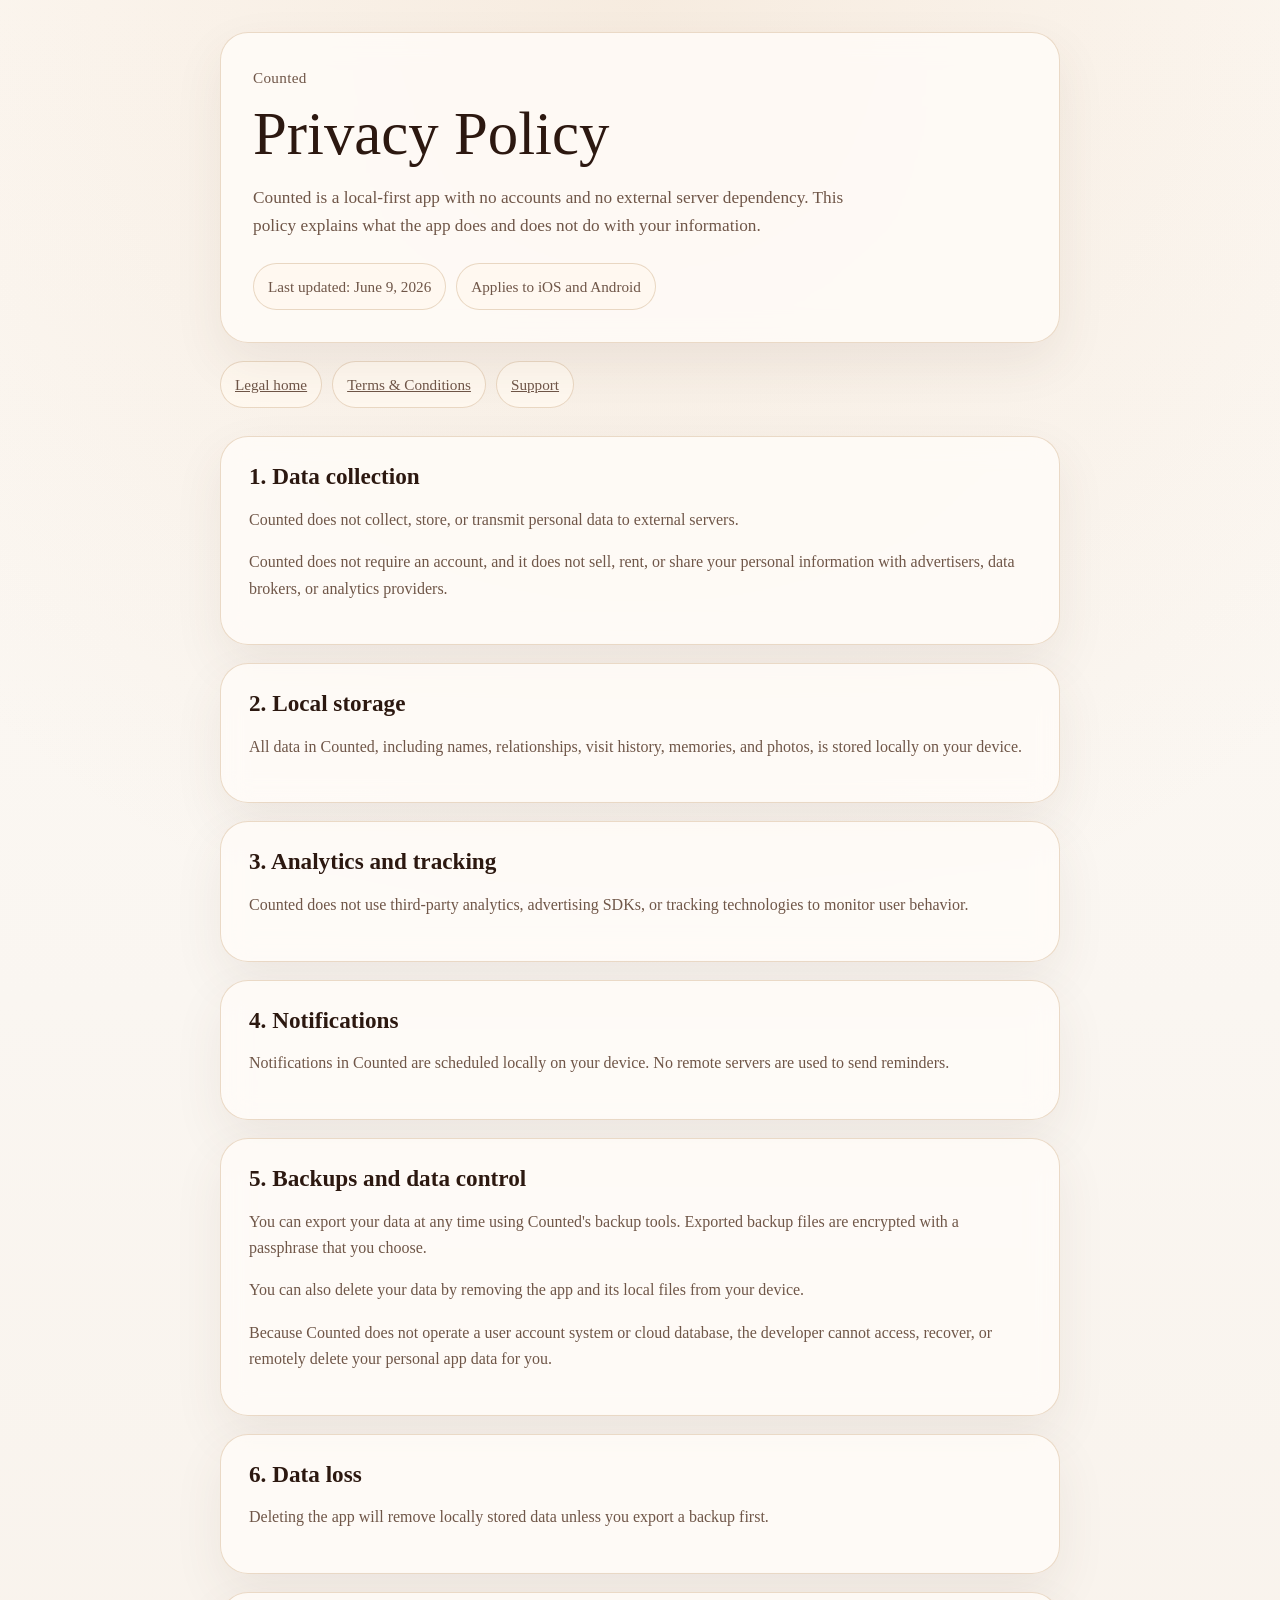
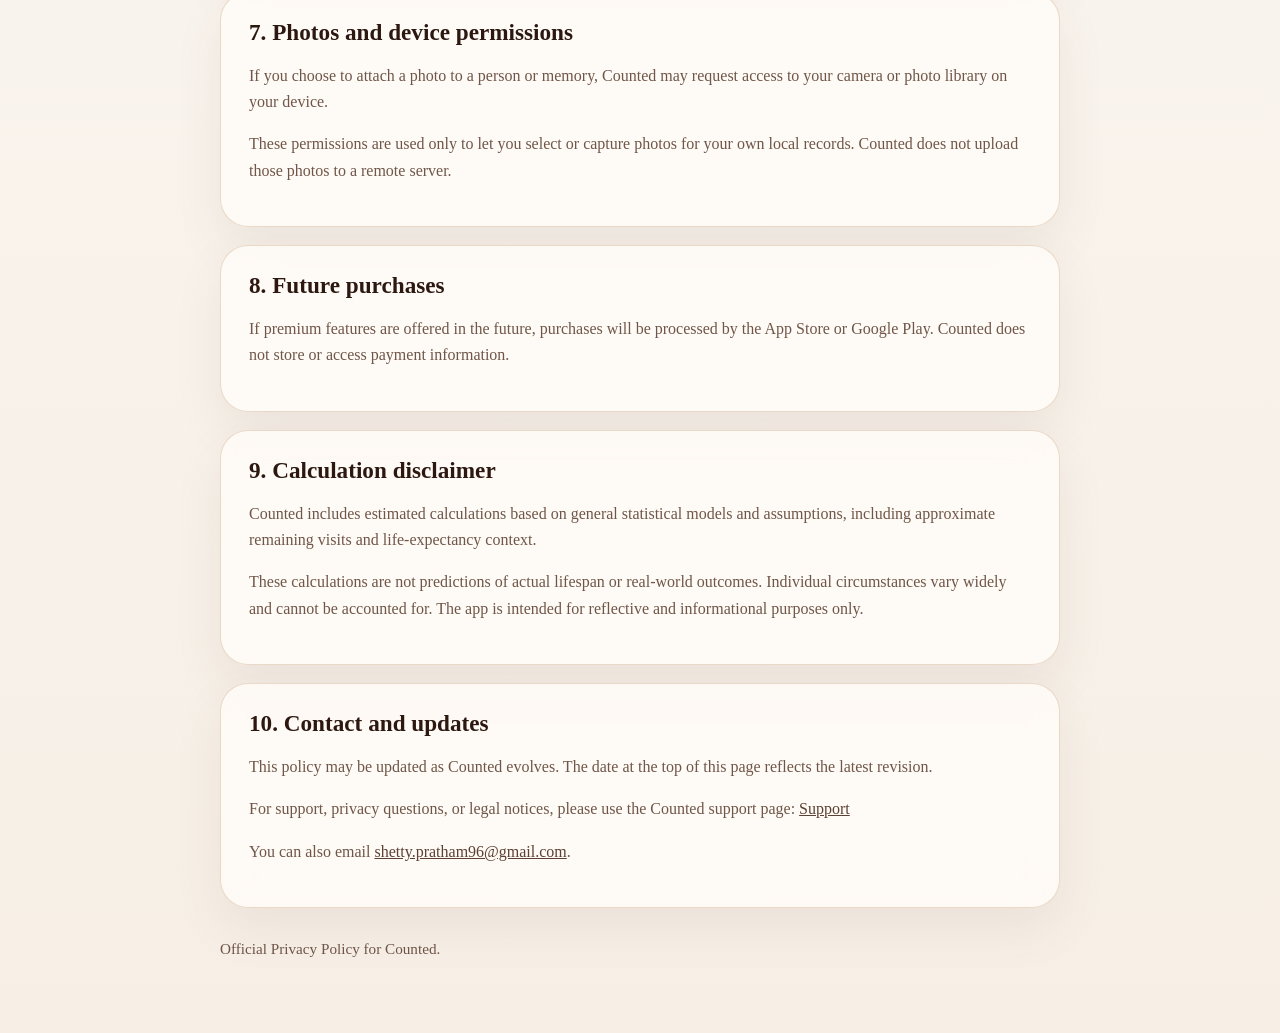
==== privacy-policy/index.html @ 245c6d69 "Publish Counted legal and support pages" ====
<!DOCTYPE html>
<html lang="en">
  <head>
    <meta charset="utf-8" />
    <meta name="viewport" content="width=device-width, initial-scale=1" />
    <title>Counted Privacy Policy</title>
    <meta name="description" content="Privacy Policy for Counted." />
    <link rel="stylesheet" href="../styles.css" />
  </head>
  <body>
    <main class="page">
      <section class="hero">
        <p class="eyebrow">Counted</p>
        <h1>Privacy Policy</h1>
        <p class="lede">
          Counted is a local-first app with no accounts and no external server
          dependency. This policy explains what the app does and does not do
          with your information.
        </p>
        <div class="meta">
          <span>Last updated: June 9, 2026</span>
          <span>Applies to iOS and Android</span>
        </div>
      </section>

      <nav aria-label="Legal documents">
        <a class="pill" href="../">Legal home</a>
        <a class="pill" href="../terms/">Terms &amp; Conditions</a>
        <a class="pill" href="../support/">Support</a>
      </nav>

      <section class="card">
        <h2>1. Data collection</h2>
        <p>
          Counted does not collect, store, or transmit personal data to
          external servers.
        </p>
        <p>
          Counted does not require an account, and it does not sell, rent, or
          share your personal information with advertisers, data brokers, or
          analytics providers.
        </p>
      </section>

      <section class="card">
        <h2>2. Local storage</h2>
        <p>
          All data in Counted, including names, relationships, visit history,
          memories, and photos, is stored locally on your device.
        </p>
      </section>

      <section class="card">
        <h2>3. Analytics and tracking</h2>
        <p>
          Counted does not use third-party analytics, advertising SDKs, or
          tracking technologies to monitor user behavior.
        </p>
      </section>

      <section class="card">
        <h2>4. Notifications</h2>
        <p>
          Notifications in Counted are scheduled locally on your device. No
          remote servers are used to send reminders.
        </p>
      </section>

      <section class="card">
        <h2>5. Backups and data control</h2>
        <p>
          You can export your data at any time using Counted's backup tools.
          Exported backup files are encrypted with a passphrase that you choose.
        </p>
        <p>
          You can also delete your data by removing the app and its local files
          from your device.
        </p>
        <p>
          Because Counted does not operate a user account system or cloud
          database, the developer cannot access, recover, or remotely delete
          your personal app data for you.
        </p>
      </section>

      <section class="card">
        <h2>6. Data loss</h2>
        <p>
          Deleting the app will remove locally stored data unless you export a
          backup first.
        </p>
      </section>

      <section class="card">
        <h2>7. Photos and device permissions</h2>
        <p>
          If you choose to attach a photo to a person or memory, Counted may
          request access to your camera or photo library on your device.
        </p>
        <p>
          These permissions are used only to let you select or capture photos
          for your own local records. Counted does not upload those photos to a
          remote server.
        </p>
      </section>

      <section class="card">
        <h2>8. Future purchases</h2>
        <p>
          If premium features are offered in the future, purchases will be
          processed by the App Store or Google Play. Counted does not store or
          access payment information.
        </p>
      </section>

      <section class="card">
        <h2>9. Calculation disclaimer</h2>
        <p>
          Counted includes estimated calculations based on general statistical
          models and assumptions, including approximate remaining visits and
          life-expectancy context.
        </p>
        <p>
          These calculations are not predictions of actual lifespan or
          real-world outcomes. Individual circumstances vary widely and cannot
          be accounted for. The app is intended for reflective and
          informational purposes only.
        </p>
      </section>

      <section class="card">
        <h2>10. Contact and updates</h2>
        <p>
          This policy may be updated as Counted evolves. The date at the top of
          this page reflects the latest revision.
        </p>
        <p>
          For support, privacy questions, or legal notices, please use the
          Counted support page:
          <a href="../support/">Support</a>
        </p>
        <p>
          You can also email
          <a href="mailto:shetty.pratham96@gmail.com"
            >shetty.pratham96@gmail.com</a
          >.
        </p>
      </section>

      <p class="footer">Official Privacy Policy for Counted.</p>
    </main>
  </body>
</html>
---- styles.css ----
:root {
  color-scheme: light;
  --bg: #faf6f1;
  --surface: rgba(255, 252, 248, 0.82);
  --ink: #2c1810;
  --muted: #6f5648;
  --line: #e8d5c0;
  --accent: #c4956a;
  --accent-deep: #5c4033;
  --shadow: 0 20px 50px rgba(92, 64, 51, 0.08);
}

* {
  box-sizing: border-box;
}

html {
  scroll-behavior: smooth;
}

body {
  margin: 0;
  font-family: "Georgia", "Times New Roman", serif;
  color: var(--ink);
  background:
    radial-gradient(circle at top, rgba(212, 165, 116, 0.16), transparent 36%),
    linear-gradient(180deg, #fdf9f4 0%, var(--bg) 38%, #f7efe6 100%);
  line-height: 1.65;
}

a {
  color: var(--accent-deep);
}

.page {
  width: min(840px, calc(100% - 32px));
  margin: 0 auto;
  padding: 32px 0 56px;
}

.hero,
.card {
  background: var(--surface);
  border: 1px solid rgba(232, 213, 192, 0.9);
  border-radius: 28px;
  box-shadow: var(--shadow);
  backdrop-filter: blur(14px);
}

.hero {
  padding: 32px;
}

.eyebrow {
  margin: 0 0 12px;
  color: var(--muted);
  font-size: 0.95rem;
  letter-spacing: 0.02em;
}

h1 {
  margin: 0;
  font-size: clamp(2.2rem, 7vw, 3.8rem);
  line-height: 1.05;
  font-weight: 500;
}

.lede {
  margin: 18px 0 0;
  max-width: 38rem;
  color: var(--muted);
  font-size: 1.08rem;
}

.meta {
  margin-top: 22px;
  display: flex;
  flex-wrap: wrap;
  gap: 10px;
}

.meta span,
.pill {
  display: inline-flex;
  align-items: center;
  gap: 8px;
  padding: 10px 14px;
  border-radius: 999px;
  background: rgba(255, 248, 239, 0.86);
  border: 1px solid rgba(232, 213, 192, 0.95);
  color: var(--muted);
  font-size: 0.95rem;
}

nav {
  margin: 18px 0 28px;
  display: flex;
  flex-wrap: wrap;
  gap: 10px;
}

.card {
  margin-top: 18px;
  padding: 26px 28px;
}

h2 {
  margin: 0 0 14px;
  font-size: 1.45rem;
  line-height: 1.2;
}

h3 {
  margin: 22px 0 8px;
  font-size: 1.05rem;
}

p,
li {
  color: var(--muted);
}

strong {
  color: var(--ink);
  font-weight: 600;
}

ul {
  margin: 10px 0 0;
  padding-left: 22px;
}

.stack > * + * {
  margin-top: 14px;
}

.note {
  border-left: 4px solid var(--accent);
  padding-left: 14px;
}

.footer {
  margin-top: 28px;
  color: var(--muted);
  font-size: 0.95rem;
}

@media (max-width: 640px) {
  .page {
    width: min(100% - 20px, 840px);
    padding-top: 20px;
  }

  .hero,
  .card {
    border-radius: 22px;
  }

  .hero {
    padding: 24px;
  }

  .card {
    padding: 22px 20px;
  }
}
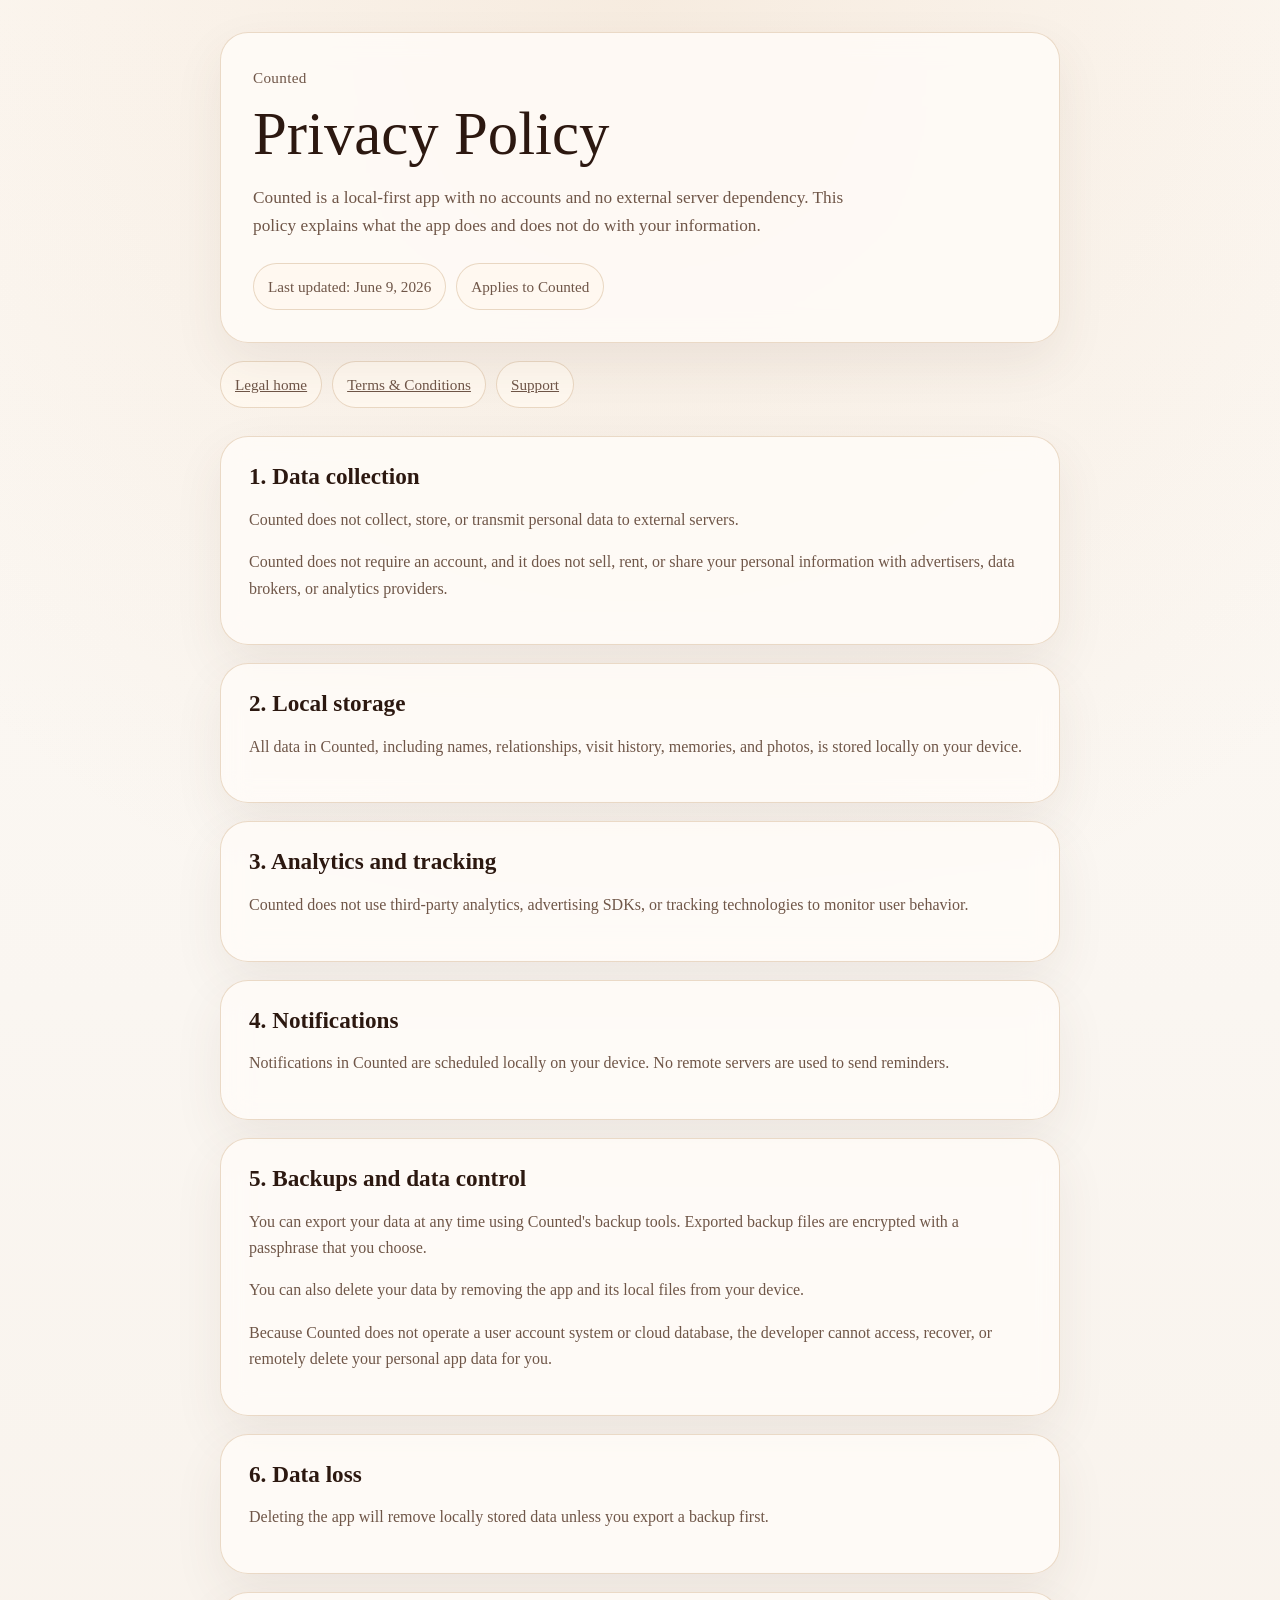
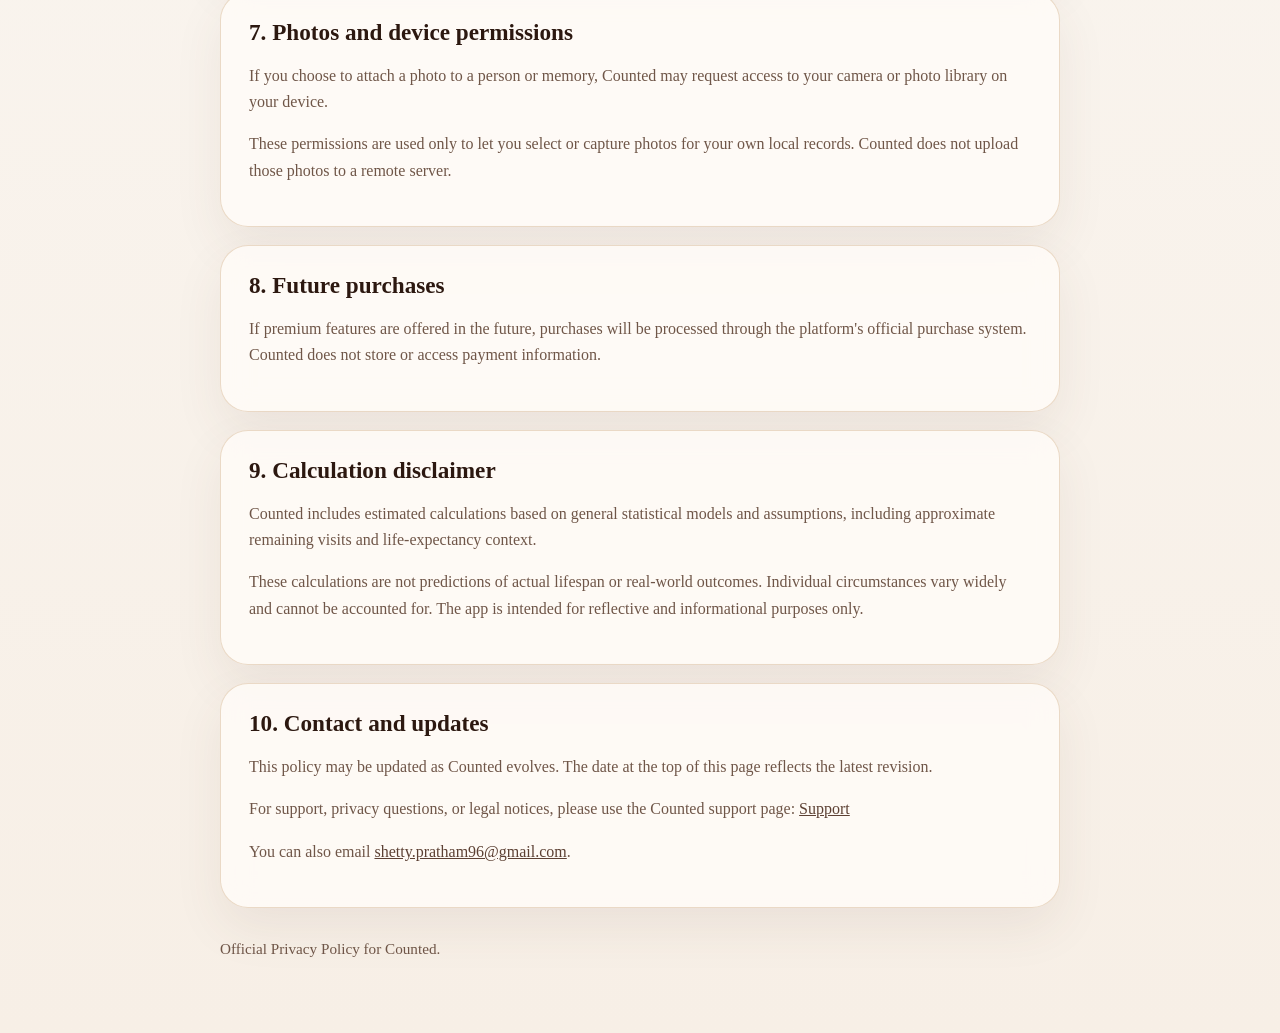
==== commit 241a9059: "Update App Store-safe legal copy" ====
--- a/privacy-policy/index.html
+++ b/privacy-policy/index.html
@@ -19,7 +19,7 @@
         </p>
         <div class="meta">
           <span>Last updated: June 9, 2026</span>
-          <span>Applies to iOS and Android</span>
+          <span>Applies to Counted</span>
         </div>
       </section>
 
@@ -108,8 +108,8 @@
         <h2>8. Future purchases</h2>
         <p>
           If premium features are offered in the future, purchases will be
-          processed by the App Store or Google Play. Counted does not store or
-          access payment information.
+          processed through the platform's official purchase system. Counted
+          does not store or access payment information.
         </p>
       </section>
 
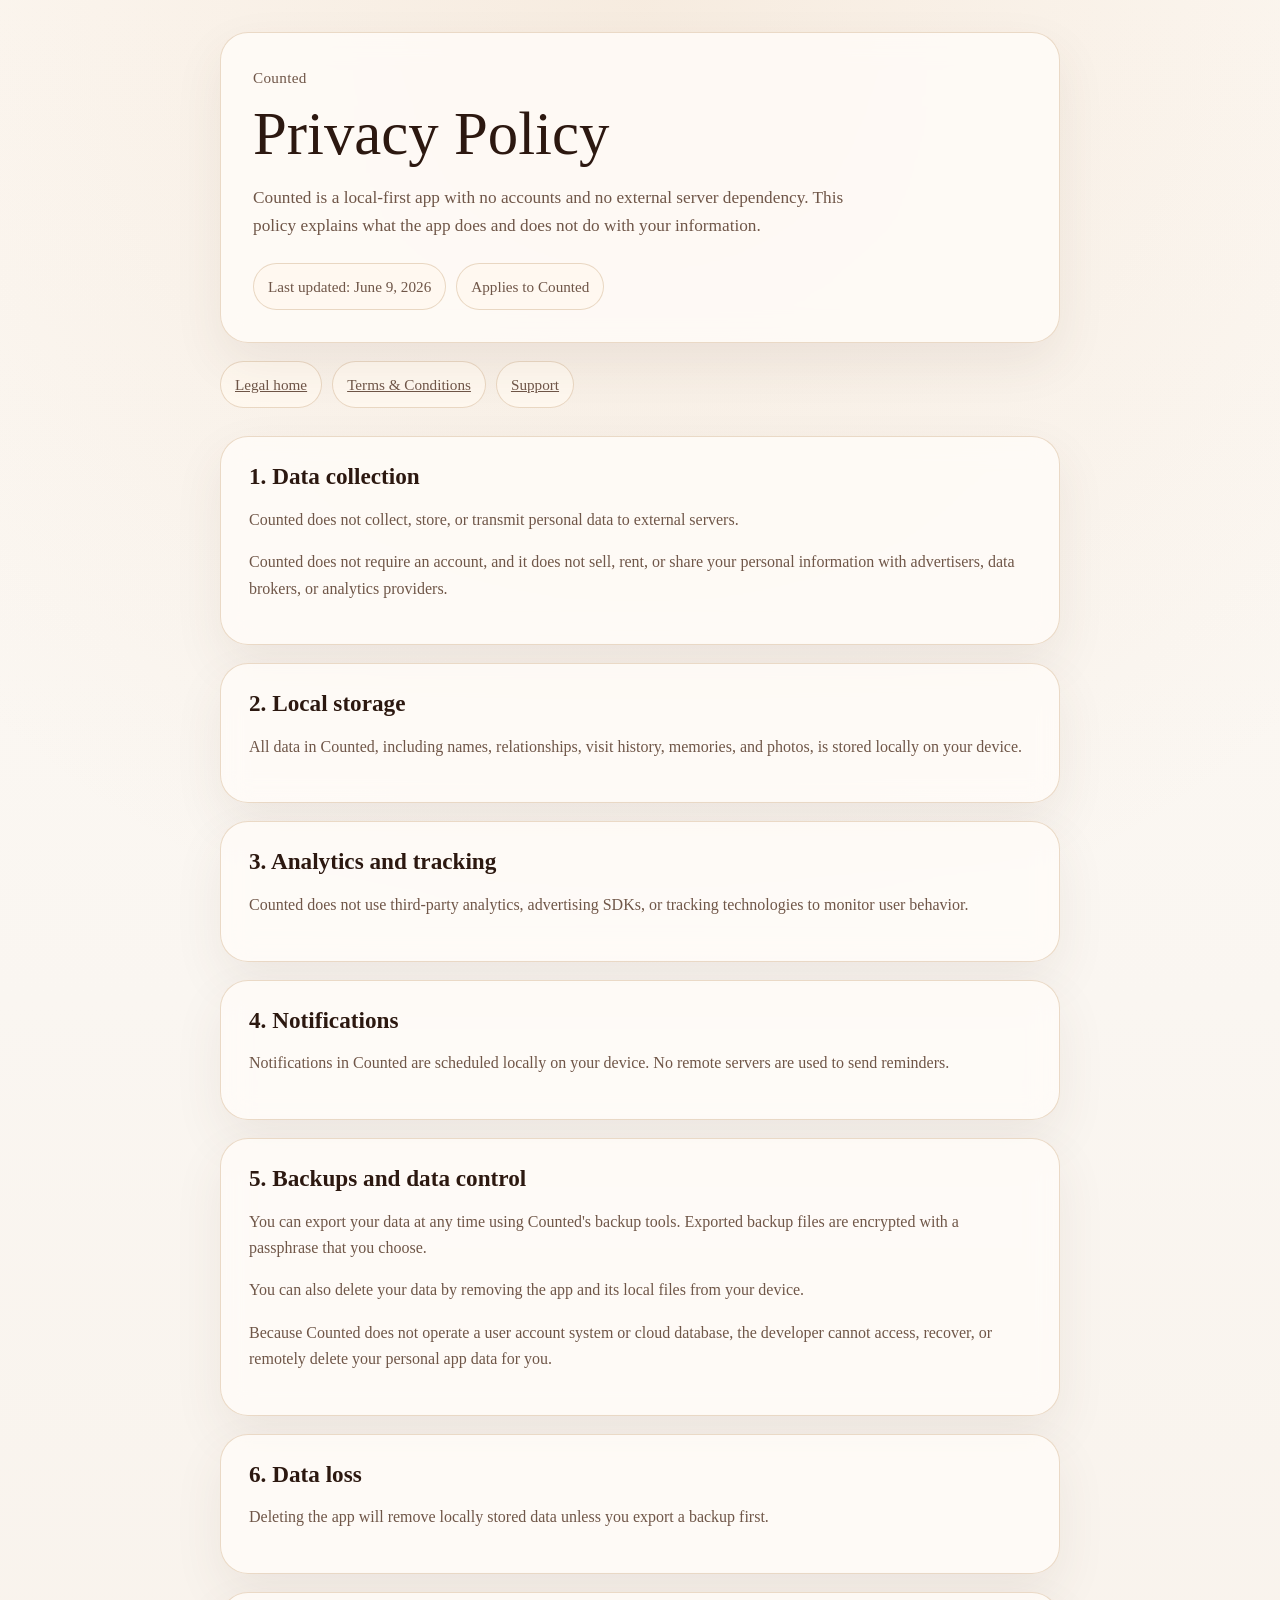
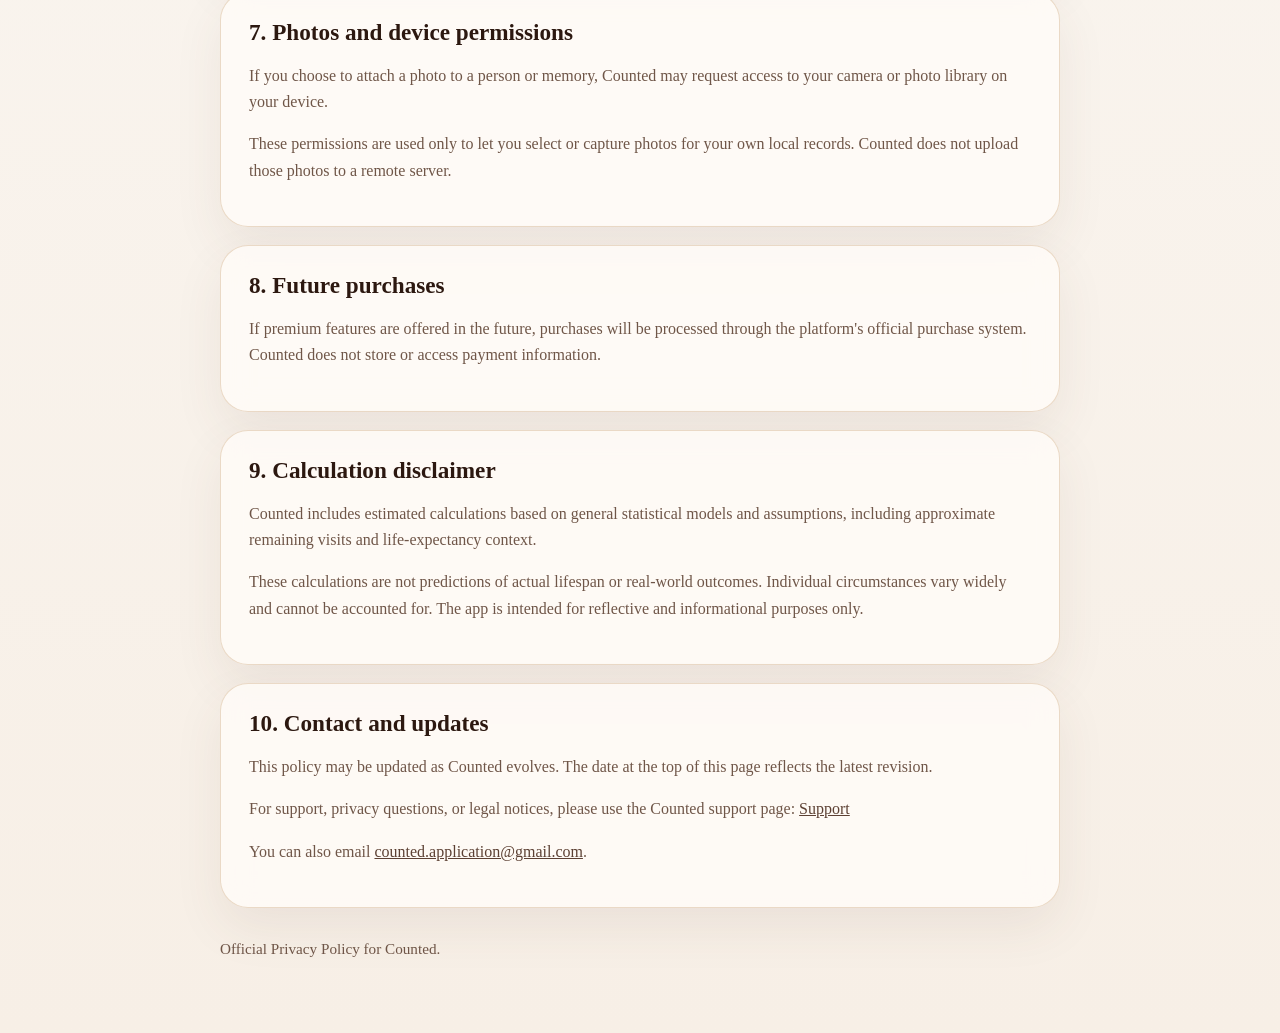
==== commit abbeba67: "Update public support email" ====
--- a/privacy-policy/index.html
+++ b/privacy-policy/index.html
@@ -141,8 +141,8 @@
         </p>
         <p>
           You can also email
-          <a href="mailto:shetty.pratham96@gmail.com"
-            >shetty.pratham96@gmail.com</a
+          <a href="mailto:counted.application@gmail.com"
+            >counted.application@gmail.com</a
           >.
         </p>
       </section>
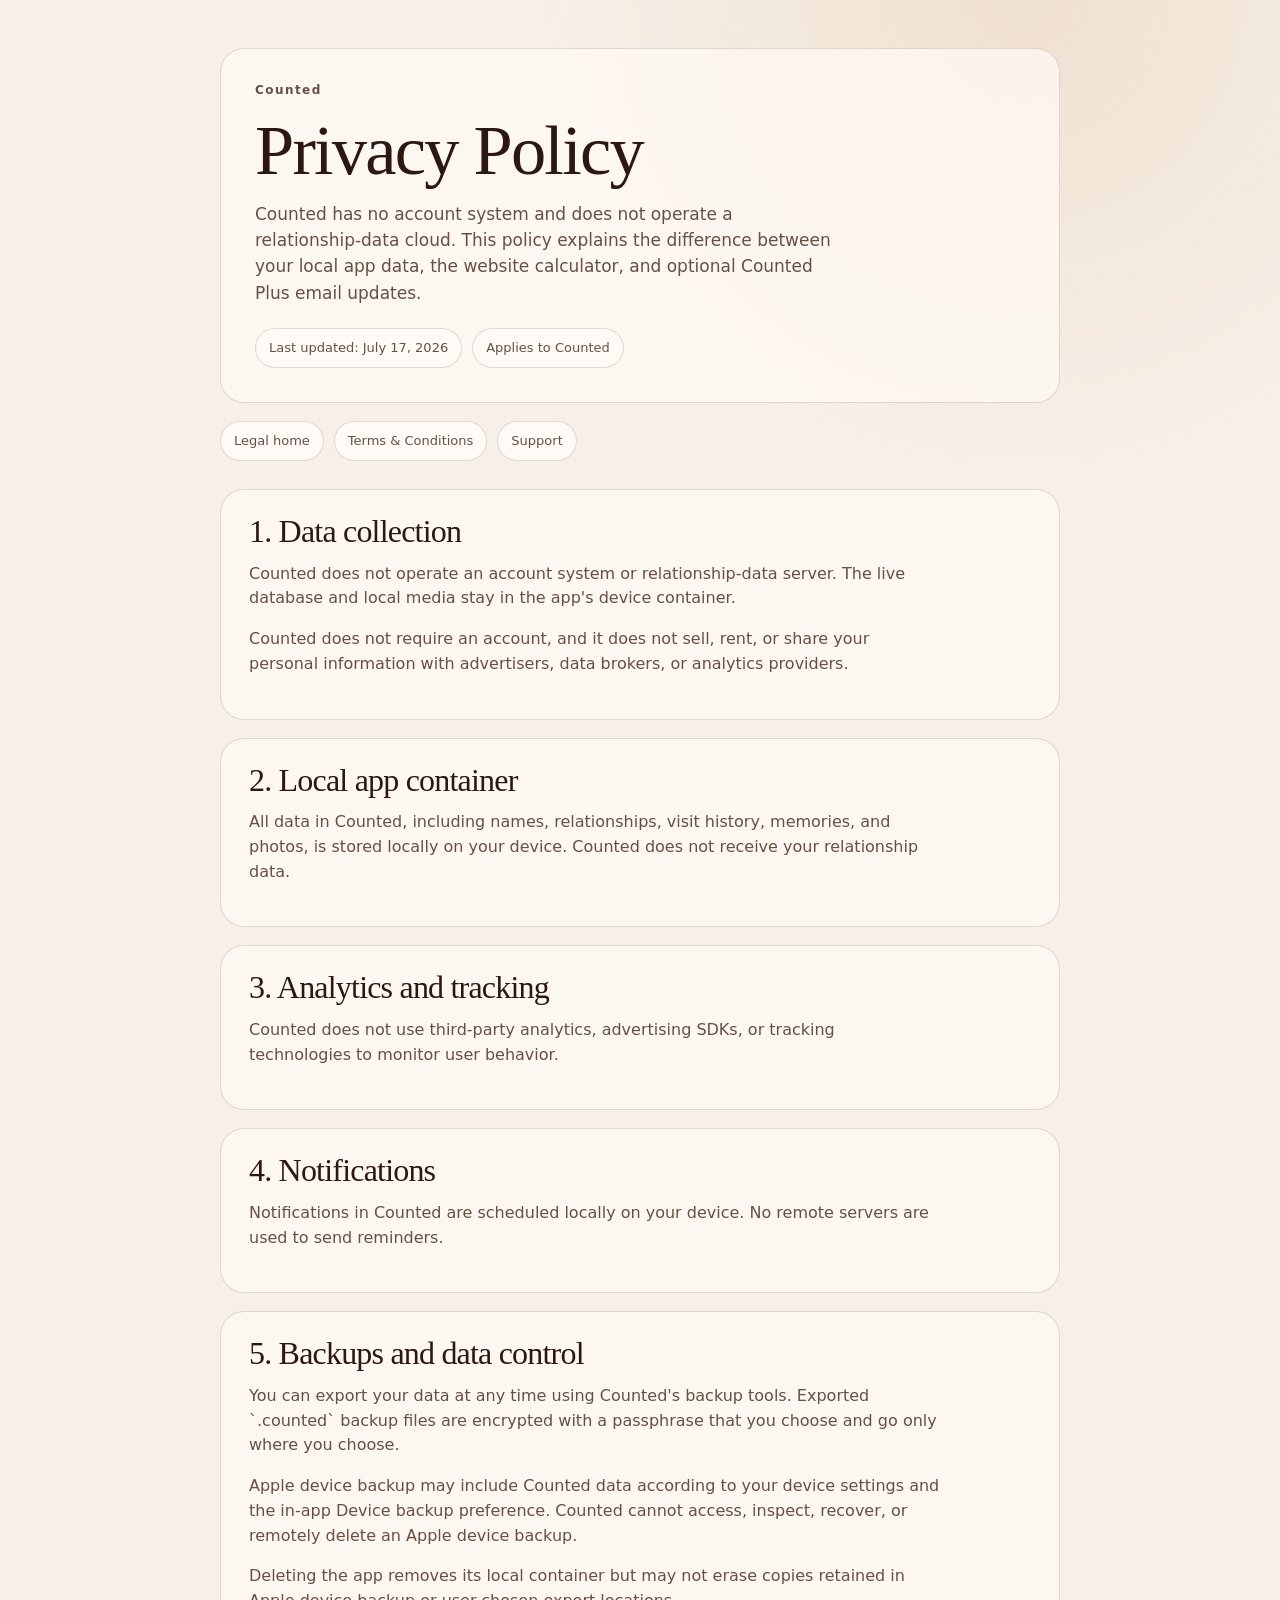
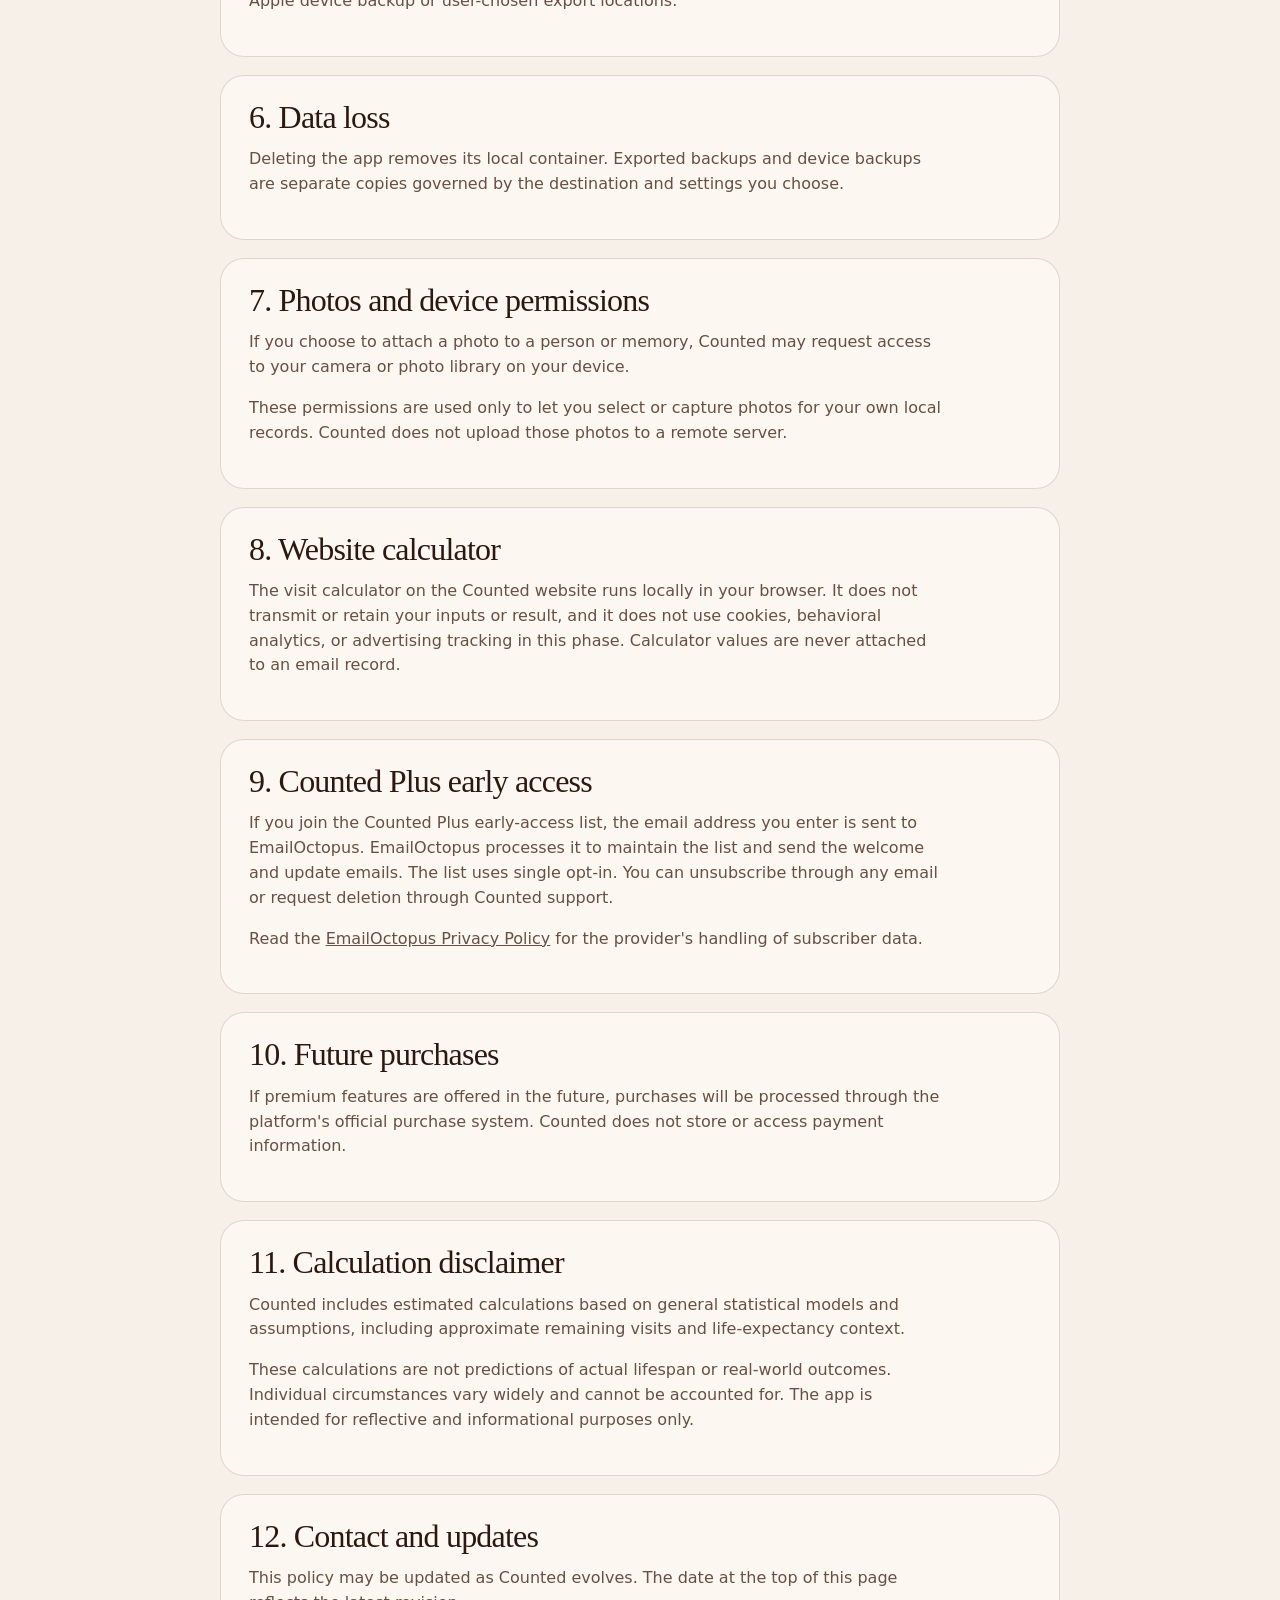
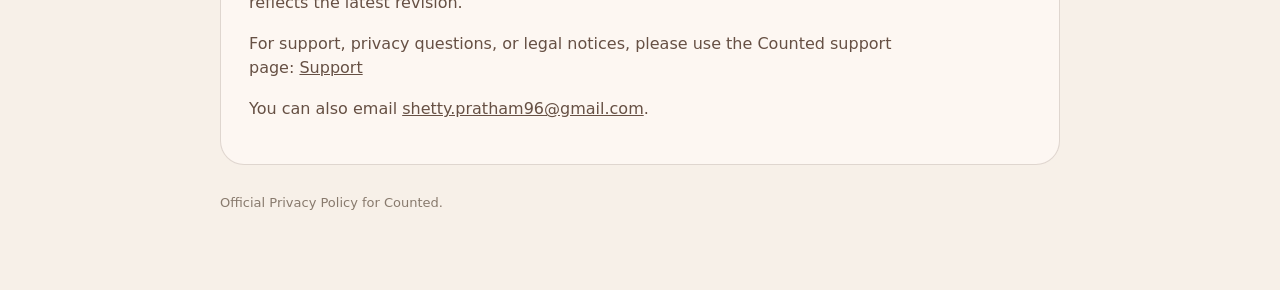
==== commit a566bb50: "Publish Counted marketing site" ====
--- a/privacy-policy/index.html
+++ b/privacy-policy/index.html
@@ -13,12 +13,12 @@
         <p class="eyebrow">Counted</p>
         <h1>Privacy Policy</h1>
         <p class="lede">
-          Counted is a local-first app with no accounts and no external server
-          dependency. This policy explains what the app does and does not do
-          with your information.
+          Counted has no account system and does not operate a relationship-data
+          cloud. This policy explains the difference between your local app data,
+          the website calculator, and optional Counted Plus email updates.
         </p>
         <div class="meta">
-          <span>Last updated: June 9, 2026</span>
+          <span>Last updated: July 17, 2026</span>
           <span>Applies to Counted</span>
         </div>
       </section>
@@ -32,8 +32,9 @@
       <section class="card">
         <h2>1. Data collection</h2>
         <p>
-          Counted does not collect, store, or transmit personal data to
-          external servers.
+          Counted does not operate an account system or relationship-data
+          server. The live database and local media stay in the app's device
+          container.
         </p>
         <p>
           Counted does not require an account, and it does not sell, rent, or
@@ -43,10 +44,11 @@
       </section>
 
       <section class="card">
-        <h2>2. Local storage</h2>
+        <h2>2. Local app container</h2>
         <p>
           All data in Counted, including names, relationships, visit history,
-          memories, and photos, is stored locally on your device.
+          memories, and photos, is stored locally on your device. Counted does
+          not receive your relationship data.
         </p>
       </section>
 
@@ -70,24 +72,26 @@
         <h2>5. Backups and data control</h2>
         <p>
           You can export your data at any time using Counted's backup tools.
-          Exported backup files are encrypted with a passphrase that you choose.
+          Exported `.counted` backup files are encrypted with a passphrase that
+          you choose and go only where you choose.
         </p>
         <p>
-          You can also delete your data by removing the app and its local files
-          from your device.
+          Apple device backup may include Counted data according to your device
+          settings and the in-app Device backup preference. Counted cannot
+          access, inspect, recover, or remotely delete an Apple device backup.
         </p>
         <p>
-          Because Counted does not operate a user account system or cloud
-          database, the developer cannot access, recover, or remotely delete
-          your personal app data for you.
+          Deleting the app removes its local container but may not erase copies
+          retained in Apple device backup or user-chosen export locations.
         </p>
       </section>
 
       <section class="card">
         <h2>6. Data loss</h2>
         <p>
-          Deleting the app will remove locally stored data unless you export a
-          backup first.
+          Deleting the app removes its local container. Exported backups and
+          device backups are separate copies governed by the destination and
+          settings you choose.
         </p>
       </section>
 
@@ -105,7 +109,33 @@
       </section>
 
       <section class="card">
-        <h2>8. Future purchases</h2>
+        <h2>8. Website calculator</h2>
+        <p>
+          The visit calculator on the Counted website runs locally in your
+          browser. It does not transmit or retain your inputs or result, and it
+          does not use cookies, behavioral analytics, or advertising tracking in
+          this phase. Calculator values are never attached to an email record.
+        </p>
+      </section>
+
+      <section class="card">
+        <h2>9. Counted Plus early access</h2>
+        <p>
+          If you join the Counted Plus early-access list, the email address you
+          enter is sent to EmailOctopus. EmailOctopus processes it to maintain
+          the list and send the welcome and update emails. The list uses single
+          opt-in. You can unsubscribe through any email or request deletion
+          through Counted support.
+        </p>
+        <p>
+          Read the
+          <a href="https://emailoctopus.com/legal/privacy">EmailOctopus Privacy Policy</a>
+          for the provider's handling of subscriber data.
+        </p>
+      </section>
+
+      <section class="card">
+        <h2>10. Future purchases</h2>
         <p>
           If premium features are offered in the future, purchases will be
           processed through the platform's official purchase system. Counted
@@ -114,7 +144,7 @@
       </section>
 
       <section class="card">
-        <h2>9. Calculation disclaimer</h2>
+        <h2>11. Calculation disclaimer</h2>
         <p>
           Counted includes estimated calculations based on general statistical
           models and assumptions, including approximate remaining visits and
@@ -129,7 +159,7 @@
       </section>
 
       <section class="card">
-        <h2>10. Contact and updates</h2>
+        <h2>12. Contact and updates</h2>
         <p>
           This policy may be updated as Counted evolves. The date at the top of
           this page reflects the latest revision.
@@ -141,8 +171,8 @@
         </p>
         <p>
           You can also email
-          <a href="mailto:counted.application@gmail.com"
-            >counted.application@gmail.com</a
+          <a href="mailto:shetty.pratham96@gmail.com"
+            >shetty.pratham96@gmail.com</a
           >.
         </p>
       </section>
--- a/styles.css
+++ b/styles.css
@@ -1,13 +1,21 @@
 :root {
   color-scheme: light;
-  --bg: #faf6f1;
-  --surface: rgba(255, 252, 248, 0.82);
+  --paper: #f7f0e8;
+  --paper-deep: #eee2d5;
+  --paper-raised: #fffaf5;
   --ink: #2c1810;
-  --muted: #6f5648;
-  --line: #e8d5c0;
-  --accent: #c4956a;
-  --accent-deep: #5c4033;
-  --shadow: 0 20px 50px rgba(92, 64, 51, 0.08);
+  --ink-soft: #665044;
+  --ink-muted: #887a6d;
+  --earth: #5c4033;
+  --gold: #c4956a;
+  --gold-soft: #e8d5c0;
+  --shadow: rgba(67, 42, 29, 0.12);
+  --night: #25201d;
+  --night-soft: #37302b;
+  --line: rgba(92, 64, 51, 0.18);
+  --serif: "Instrument Serif", "Iowan Old Style", "Baskerville", Georgia, serif;
+  --sans: "Satoshi", "Avenir Next", "Segoe UI", system-ui, sans-serif;
+  --measure: 68ch;
 }
 
 * {
@@ -20,147 +28,1427 @@
 
 body {
   margin: 0;
-  font-family: "Georgia", "Times New Roman", serif;
   color: var(--ink);
-  background:
-    radial-gradient(circle at top, rgba(212, 165, 116, 0.16), transparent 36%),
-    linear-gradient(180deg, #fdf9f4 0%, var(--bg) 38%, #f7efe6 100%);
-  line-height: 1.65;
+  background: var(--paper);
+  font-family: var(--sans);
+  font-size: 16px;
+  line-height: 1.55;
+  text-rendering: optimizeLegibility;
+}
+
+body::before {
+  position: fixed;
+  z-index: -1;
+  inset: 0;
+  pointer-events: none;
+  content: "";
+  background: radial-gradient(circle at 80% 0%, rgba(212, 165, 116, 0.2), transparent 30rem);
 }
 
 a {
-  color: var(--accent-deep);
-}
-
+  color: inherit;
+}
+
+button,
+input,
+select {
+  font: inherit;
+}
+
+button,
+a,
+summary,
+input,
+select {
+  -webkit-tap-highlight-color: transparent;
+}
+
+a:focus-visible,
+button:focus-visible,
+summary:focus-visible,
+input:focus-visible,
+select:focus-visible {
+  outline: 3px solid var(--gold);
+  outline-offset: 4px;
+}
+
+img {
+  display: block;
+  max-width: 100%;
+}
+
+.shell {
+  width: min(1160px, calc(100% - 48px));
+  margin: 0 auto;
+}
+
+.skip-link {
+  position: fixed;
+  z-index: 20;
+  top: 12px;
+  left: 12px;
+  padding: 10px 14px;
+  color: var(--paper-raised);
+  background: var(--ink);
+  border-radius: 8px;
+  transform: translateY(-180%);
+}
+
+.skip-link:focus {
+  transform: translateY(0);
+}
+
+.site-header {
+  position: relative;
+  z-index: 10;
+  padding: 18px 0;
+}
+
+.header-inner {
+  display: flex;
+  align-items: center;
+  justify-content: space-between;
+  gap: 24px;
+}
+
+.wordmark {
+  color: var(--ink);
+  font-family: var(--serif);
+  font-size: 30px;
+  line-height: 1;
+  text-decoration: none;
+}
+
+.site-nav {
+  display: flex;
+  align-items: center;
+  gap: 24px;
+  color: var(--ink-soft);
+  font-size: 14px;
+}
+
+.site-nav a:not(.button),
+.mobile-menu a:not(.button) {
+  text-decoration: none;
+}
+
+.site-nav a:not(.button):hover,
+.mobile-menu a:not(.button):hover,
+.footer-links a:not(.button):hover,
+.text-link:hover {
+  color: var(--earth);
+  text-decoration: underline;
+  text-underline-offset: 5px;
+}
+
+.mobile-menu {
+  display: none;
+  position: relative;
+}
+
+.mobile-menu summary {
+  min-width: 72px;
+  min-height: 44px;
+  padding: 10px 14px;
+  color: var(--earth);
+  border: 1px solid var(--line);
+  border-radius: 999px;
+  cursor: pointer;
+  list-style: none;
+  text-align: center;
+}
+
+.mobile-menu summary::-webkit-details-marker {
+  display: none;
+}
+
+.mobile-menu nav {
+  position: absolute;
+  z-index: 5;
+  top: 54px;
+  right: 0;
+  display: grid;
+  min-width: 220px;
+  gap: 4px;
+  padding: 12px;
+  background: var(--paper-raised);
+  border: 1px solid var(--line);
+  border-radius: 16px;
+  box-shadow: 0 16px 32px var(--shadow);
+}
+
+.mobile-menu nav a {
+  min-height: 44px;
+  padding: 10px 12px;
+}
+
+.button {
+  display: inline-flex;
+  align-items: center;
+  justify-content: center;
+  min-height: 48px;
+  padding: 12px 20px;
+  border: 1px solid transparent;
+  border-radius: 14px;
+  cursor: pointer;
+  font-size: 15px;
+  font-weight: 600;
+  line-height: 1.2;
+  text-align: center;
+  text-decoration: none;
+  transition: transform 180ms ease-out, background-color 180ms ease-out, color 180ms ease-out;
+}
+
+.button:hover {
+  transform: translateY(-2px);
+}
+
+.button-dark {
+  color: var(--paper-raised);
+  background: var(--ink);
+}
+
+.button-dark:hover {
+  background: var(--earth);
+}
+
+.button-light {
+  color: var(--ink);
+  background: var(--paper-raised);
+}
+
+.button-light:hover {
+  background: var(--gold-soft);
+}
+
+.button-small {
+  min-height: 42px;
+  padding: 10px 16px;
+  border-radius: 12px;
+  font-size: 14px;
+}
+
+.button-full {
+  width: 100%;
+}
+
+.text-link,
+.text-button {
+  color: var(--earth);
+  font-size: 15px;
+  font-weight: 600;
+  text-decoration: none;
+}
+
+.text-button {
+  padding: 8px 0;
+  background: none;
+  border: 0;
+  cursor: pointer;
+}
+
+.text-button:hover {
+  text-decoration: underline;
+  text-underline-offset: 5px;
+}
+
+.eyebrow {
+  margin: 0 0 18px;
+  color: var(--earth);
+  font-size: 12px;
+  font-weight: 600;
+  letter-spacing: 0.12em;
+  line-height: 1.3;
+}
+
+h1,
+h2,
+h3,
+p {
+  margin-top: 0;
+}
+
+h1,
+h2,
+h3 {
+  font-family: var(--serif);
+  font-weight: 400;
+  letter-spacing: -0.025em;
+}
+
+h1 {
+  max-width: 9.5ch;
+  margin-bottom: 24px;
+  font-size: clamp(3.3rem, 7vw, 6.2rem);
+  line-height: 0.94;
+}
+
+h2 {
+  max-width: 13ch;
+  margin-bottom: 20px;
+  font-size: clamp(2.5rem, 5vw, 4.25rem);
+  line-height: 0.98;
+}
+
+h3 {
+  margin-bottom: 10px;
+  font-size: 2rem;
+  line-height: 1;
+}
+
+p {
+  max-width: var(--measure);
+}
+
+.hero-section {
+  min-height: 680px;
+  padding: 72px 0 120px;
+  overflow: hidden;
+}
+
+.hero-grid {
+  display: grid;
+  grid-template-columns: minmax(0, 0.9fr) minmax(320px, 1.1fr);
+  align-items: center;
+  gap: 52px;
+}
+
+.hero-copy {
+  position: relative;
+  z-index: 1;
+}
+
+.hero-lede {
+  max-width: 49ch;
+  color: var(--ink-soft);
+  font-size: 18px;
+}
+
+.hero-actions {
+  display: flex;
+  align-items: center;
+  flex-wrap: wrap;
+  gap: 18px 24px;
+  margin-top: 32px;
+}
+
+.microcopy,
+.field-help,
+.form-help,
+.result-source {
+  color: var(--ink-muted);
+  font-size: 13px;
+}
+
+.microcopy {
+  margin: 20px 0 0;
+}
+
+.hero-visual {
+  position: relative;
+  min-height: 500px;
+}
+
+.hero-orbit {
+  position: absolute;
+  border: 1px solid rgba(196, 149, 106, 0.38);
+  border-radius: 50%;
+  transform: rotate(-18deg) scaleY(0.3);
+}
+
+.orbit-one {
+  top: 25%;
+  left: -10%;
+  width: 120%;
+  height: 74%;
+}
+
+.orbit-two {
+  top: 18%;
+  left: 2%;
+  width: 92%;
+  height: 66%;
+  transform: rotate(40deg) scaleY(0.24);
+}
+
+.eclipse {
+  --eclipse-consumed: 0.5;
+  position: relative;
+  isolation: isolate;
+  aspect-ratio: 1;
+  width: 100%;
+  overflow: hidden;
+  border-radius: 50%;
+  background: var(--gold-soft);
+  box-shadow: 0 24px 60px rgba(62, 39, 24, 0.2);
+}
+
+.eclipse::after {
+  position: absolute;
+  z-index: 3;
+  inset: 0;
+  border: 1px solid rgba(255, 250, 245, 0.55);
+  border-radius: inherit;
+  box-shadow: inset 0 0 26px rgba(44, 24, 16, 0.16);
+  content: "";
+  pointer-events: none;
+}
+
+.eclipse-layer {
+  position: absolute;
+  inset: 0;
+  width: 100%;
+  height: 100%;
+  max-width: none;
+  object-fit: cover;
+}
+
+.eclipse-surface {
+  z-index: 1;
+}
+
+.eclipse-shadow {
+  z-index: 2;
+  transform: translateX(calc((1 - var(--eclipse-consumed)) * 100%));
+}
+
+.eclipse.is-animating .eclipse-shadow {
+  transition: transform 1100ms cubic-bezier(0.16, 1, 0.3, 1);
+}
+
+.eclipse-hero {
+  position: absolute;
+  top: 10%;
+  left: 13%;
+  width: min(72%, 430px);
+  transform: rotate(-8deg);
+}
+
+.visual-caption {
+  position: absolute;
+  right: 3%;
+  bottom: 3%;
+  max-width: 16ch;
+  margin: 0;
+  color: var(--ink-soft);
+  font-family: var(--serif);
+  font-size: 19px;
+  line-height: 1.05;
+  transform: rotate(-5deg);
+}
+
+.visual-caption span {
+  color: var(--earth);
+  font-size: 24px;
+}
+
+.calculator-section {
+  padding: 112px 0;
+  background: var(--paper-raised);
+}
+
+.calculator-grid {
+  display: grid;
+  grid-template-columns: minmax(0, 0.78fr) minmax(360px, 1.22fr);
+  align-items: start;
+  gap: 64px;
+}
+
+.section-intro {
+  padding-top: 24px;
+}
+
+.section-intro > p:not(.eyebrow),
+.story-copy > p:not(.eyebrow),
+.memory-copy > p:not(.eyebrow),
+.privacy-grid > div > p:not(.eyebrow),
+.faq-intro > p:not(.eyebrow),
+.founder-note > p:not(.eyebrow) {
+  color: var(--ink-soft);
+  font-size: 17px;
+}
+
+.privacy-line {
+  display: flex;
+  align-items: start;
+  gap: 10px;
+  margin-top: 28px;
+  color: var(--earth) !important;
+  font-size: 14px !important;
+}
+
+.calculator-panel {
+  padding: 36px;
+  background: var(--paper);
+  border: 1px solid var(--line);
+  border-radius: 24px;
+  box-shadow: 0 22px 55px rgba(67, 42, 29, 0.08);
+}
+
+.field-group {
+  min-width: 0;
+  margin: 0 0 24px;
+  padding: 0;
+  border: 0;
+}
+
+.field-group legend,
+.field-group > label {
+  display: block;
+  margin-bottom: 10px;
+  color: var(--ink);
+  font-size: 14px;
+  font-weight: 600;
+}
+
+.choice-row {
+  display: grid;
+  grid-template-columns: 1fr 1fr;
+  gap: 10px;
+}
+
+.choice-pill {
+  position: relative;
+  display: flex;
+  align-items: center;
+  justify-content: center;
+  min-height: 48px;
+  padding: 10px 14px;
+  color: var(--ink-soft);
+  background: var(--paper-raised);
+  border: 1px solid var(--line);
+  border-radius: 14px;
+  cursor: pointer;
+  font-size: 15px;
+}
+
+.choice-pill input {
+  position: absolute;
+  width: 1px;
+  height: 1px;
+  opacity: 0;
+}
+
+.choice-pill:has(input:checked) {
+  color: var(--ink);
+  background: var(--gold-soft);
+  border-color: var(--gold);
+}
+
+.field-grid {
+  display: grid;
+  grid-template-columns: 0.75fr 1.25fr;
+  gap: 16px;
+}
+
+input[type="number"],
+input[type="email"],
+select {
+  width: 100%;
+  min-height: 48px;
+  padding: 10px 14px;
+  color: var(--ink);
+  background: var(--paper-raised);
+  border: 1px solid var(--line);
+  border-radius: 12px;
+}
+
+select {
+  appearance: auto;
+}
+
+input:invalid:not(:placeholder-shown),
+select:invalid {
+  border-color: var(--gold);
+}
+
+.field-help,
+.field-error,
+.form-error {
+  margin: 7px 0 0;
+  font-size: 13px;
+  line-height: 1.35;
+}
+
+.field-error,
+.form-error {
+  min-height: 0;
+  color: var(--earth);
+}
+
+.calculator-result {
+  padding-top: 24px;
+}
+
+.result-eclipse-wrap {
+  display: flex;
+  justify-content: center;
+  margin-bottom: 26px;
+}
+
+.eclipse-result {
+  width: min(100%, 220px);
+  box-shadow: 0 16px 38px rgba(62, 39, 24, 0.16);
+}
+
+.result-copy {
+  text-align: center;
+}
+
+.result-kicker {
+  margin-bottom: 8px;
+  color: var(--earth);
+  font-size: 12px;
+  font-weight: 600;
+  letter-spacing: 0.1em;
+}
+
+.result-number {
+  display: flex;
+  align-items: baseline;
+  justify-content: center;
+  flex-wrap: wrap;
+  gap: 8px;
+  margin-bottom: 10px;
+  color: var(--gold);
+  font-family: var(--serif);
+  font-size: 42px;
+  line-height: 1;
+}
+
+.result-number span:last-child {
+  color: var(--earth);
+  font-family: var(--sans);
+  font-size: 15px;
+}
+
+.result-headline {
+  max-width: 33ch;
+  margin-right: auto;
+  margin-bottom: 4px;
+  margin-left: auto;
+  color: var(--ink);
+  font-family: var(--serif);
+  font-size: 25px;
+  line-height: 1.08;
+}
+
+.result-reassurance {
+  margin-bottom: 18px;
+  color: var(--earth);
+  font-style: italic;
+}
+
+.result-disclaimer {
+  max-width: 54ch;
+  margin-right: auto;
+  margin-left: auto;
+  color: var(--ink-muted);
+  font-size: 13px;
+}
+
+.result-source {
+  max-width: 54ch;
+  margin: 14px auto 0;
+  font-size: 11px;
+}
+
+.result-actions {
+  display: grid;
+  gap: 10px;
+  max-width: 360px;
+  margin: 24px auto 0;
+}
+
+.calculator-fallback {
+  padding: 24px 0 0;
+  color: var(--ink-soft);
+  text-align: center;
+}
+
+.noscript-note {
+  margin-top: 26px;
+  padding: 18px 20px;
+  color: var(--ink-soft);
+  background: var(--paper);
+  border: 1px solid var(--line);
+  border-radius: 14px;
+}
+
+.story-section,
+.memory-section,
+.reminder-section,
+.privacy-section,
+.faq-section,
+.founder-section {
+  padding: 128px 0;
+}
+
+.story-grid,
+.memory-grid,
+.privacy-grid,
+.faq-grid {
+  display: grid;
+  grid-template-columns: minmax(0, 1fr) minmax(280px, 0.8fr);
+  align-items: center;
+  gap: 96px;
+}
+
+.story-section {
+  background: var(--paper-deep);
+}
+
+.story-copy .text-link {
+  display: inline-block;
+  margin-top: 20px;
+}
+
+.story-art {
+  position: relative;
+  min-height: 390px;
+}
+
+.eclipse-story {
+  width: min(100%, 330px);
+  margin: 0 auto;
+  transform: rotate(10deg);
+}
+
+.story-art p {
+  position: absolute;
+  right: 0;
+  bottom: 2%;
+  max-width: 15ch;
+  margin: 0;
+  color: var(--ink-soft);
+  font-family: var(--serif);
+  font-size: 20px;
+  line-height: 1;
+  text-align: right;
+  transform: rotate(-8deg);
+}
+
+.memory-section {
+  background: var(--paper-raised);
+}
+
+.memory-grid {
+  grid-template-columns: minmax(0, 0.92fr) minmax(280px, 0.68fr);
+}
+
+.feature-list {
+  margin-top: 34px;
+  border-top: 1px solid var(--line);
+}
+
+.feature-list p {
+  display: grid;
+  grid-template-columns: 36px 1fr;
+  gap: 10px;
+  margin: 0;
+  padding: 18px 0;
+  color: var(--ink-soft);
+  border-bottom: 1px solid var(--line);
+  font-size: 15px;
+}
+
+.feature-list span {
+  color: var(--gold);
+  font-family: var(--serif);
+  font-size: 20px;
+}
+
+.feature-list strong {
+  margin-right: 5px;
+  color: var(--ink);
+}
+
+.device-figure {
+  margin: 0;
+}
+
+.device-frame {
+  width: min(100%, 330px);
+  margin: 0 auto;
+  padding: 10px;
+  background: #2a2522;
+  border: 1px solid rgba(44, 24, 16, 0.42);
+  border-radius: 28px;
+  box-shadow: 0 22px 46px rgba(44, 24, 16, 0.2);
+}
+
+.device-frame img {
+  width: 100%;
+  border-radius: 20px;
+}
+
+.device-figure figcaption {
+  max-width: 28ch;
+  margin: 18px auto 0;
+  color: var(--ink-muted);
+  font-size: 13px;
+  text-align: center;
+}
+
+.reminder-section {
+  background: var(--earth);
+}
+
+.reminder-inner {
+  display: grid;
+  grid-template-columns: minmax(0, 0.9fr) minmax(280px, 0.9fr);
+  gap: 100px;
+}
+
+.reminder-section h2,
+.reminder-section p,
+.reminder-section .eyebrow {
+  color: var(--paper-raised);
+}
+
+.reminder-copy {
+  padding-top: 22px;
+}
+
+.reminder-copy p:last-child {
+  max-width: 50ch;
+  color: rgba(255, 250, 245, 0.78);
+}
+
+.reminder-quote {
+  max-width: 24ch;
+  margin-bottom: 24px;
+  font-family: var(--serif);
+  font-size: clamp(1.7rem, 3vw, 2.45rem);
+  line-height: 1.05;
+}
+
+.privacy-grid {
+  align-items: start;
+}
+
+.privacy-flow {
+  border-top: 1px solid var(--line);
+}
+
+.privacy-flow div {
+  display: grid;
+  grid-template-columns: 38px 1fr;
+  gap: 2px 12px;
+  padding: 18px 0;
+  border-bottom: 1px solid var(--line);
+}
+
+.privacy-flow span {
+  grid-row: span 2;
+  color: var(--gold);
+  font-family: var(--serif);
+  font-size: 22px;
+}
+
+.privacy-flow strong {
+  font-size: 15px;
+}
+
+.privacy-flow small {
+  color: var(--ink-muted);
+  font-size: 13px;
+}
+
+.plus-section {
+  padding: 128px 0 104px;
+  color: var(--paper-raised);
+  background: var(--night);
+}
+
+.plus-grid {
+  display: grid;
+  grid-template-columns: minmax(0, 0.82fr) minmax(360px, 1.18fr);
+  align-items: center;
+  gap: 70px;
+}
+
+.eyebrow-light,
+.plus-copy p {
+  color: rgba(255, 250, 245, 0.74);
+}
+
+.plus-copy h2 {
+  max-width: 12ch;
+}
+
+.plus-copy > p:not(.eyebrow):not(.plus-note) {
+  max-width: 48ch;
+  color: rgba(255, 250, 245, 0.78);
+  font-size: 17px;
+}
+
+.plus-note {
+  max-width: 48ch;
+  margin-top: 24px;
+  color: var(--gold-soft) !important;
+  font-size: 14px;
+}
+
+.concept-strip {
+  display: grid;
+  grid-template-columns: repeat(3, 1fr);
+  gap: 12px;
+  align-items: end;
+}
+
+.concept {
+  display: flex;
+  flex-direction: column;
+  justify-content: space-between;
+  min-height: 210px;
+  padding: 18px;
+  color: var(--ink);
+  background: var(--paper-raised);
+  border-radius: 20px;
+}
+
+.concept:nth-child(2) {
+  min-height: 250px;
+  color: var(--paper-raised);
+  background: var(--night-soft);
+  border: 1px solid rgba(232, 213, 192, 0.28);
+}
+
+.concept:nth-child(3) {
+  min-height: 182px;
+  background: var(--gold-soft);
+}
+
+.concept-label {
+  font-size: 12px;
+  font-weight: 600;
+  letter-spacing: 0.08em;
+}
+
+.concept strong {
+  font-family: var(--serif);
+  font-size: 38px;
+  font-weight: 400;
+  line-height: 0.95;
+}
+
+.concept small {
+  font-size: 12px;
+  opacity: 0.75;
+}
+
+.early-access-grid {
+  display: grid;
+  grid-template-columns: minmax(0, 0.82fr) minmax(360px, 1.18fr);
+  gap: 70px;
+  align-items: start;
+  margin-top: 110px;
+  padding-top: 40px;
+  border-top: 1px solid rgba(255, 250, 245, 0.2);
+}
+
+.early-access-grid h3 {
+  margin-bottom: 12px;
+  color: var(--paper-raised);
+}
+
+.early-access-grid p {
+  color: rgba(255, 250, 245, 0.72);
+}
+
+.email-row {
+  display: flex;
+  gap: 10px;
+}
+
+.email-row input {
+  min-width: 0;
+  flex: 1;
+  background: rgba(255, 250, 245, 0.98);
+  border-color: transparent;
+}
+
+.form-help,
+.form-status,
+.retry-button {
+  margin-top: 12px;
+}
+
+.form-help,
+.form-status {
+  max-width: 58ch;
+  color: rgba(255, 250, 245, 0.62) !important;
+  font-size: 12px !important;
+}
+
+.form-status:empty,
+.field-error:empty,
+.form-error:empty {
+  display: none;
+}
+
+.text-button-light {
+  color: var(--gold-soft);
+}
+
+.early-access-form .field-error {
+  color: var(--gold-soft);
+}
+
+.faq-section {
+  background: var(--paper-raised);
+}
+
+.faq-grid {
+  grid-template-columns: minmax(230px, 0.62fr) minmax(0, 1fr);
+  align-items: start;
+}
+
+.faq-intro {
+  position: sticky;
+  top: 90px;
+}
+
+.faq-list {
+  border-top: 1px solid var(--line);
+}
+
+.faq-list details {
+  border-bottom: 1px solid var(--line);
+}
+
+.faq-list summary {
+  display: flex;
+  align-items: center;
+  justify-content: space-between;
+  min-height: 64px;
+  padding: 16px 0;
+  cursor: pointer;
+  font-family: var(--serif);
+  font-size: 22px;
+  list-style: none;
+}
+
+.faq-list summary::-webkit-details-marker {
+  display: none;
+}
+
+.faq-list summary::after {
+  flex: 0 0 auto;
+  margin-left: 16px;
+  color: var(--gold);
+  content: "+";
+  font-family: var(--sans);
+  font-size: 24px;
+  font-weight: 400;
+}
+
+.faq-list details[open] summary::after {
+  content: "−";
+}
+
+.faq-list details p {
+  max-width: 62ch;
+  padding: 0 40px 20px 0;
+  color: var(--ink-soft);
+  font-size: 15px;
+}
+
+.founder-section {
+  padding-top: 0;
+}
+
+.founder-note {
+  max-width: 800px;
+  padding: 64px 0 0;
+  border-top: 1px solid var(--line);
+}
+
+.founder-note h2 {
+  max-width: 14ch;
+}
+
+.founder-note > p:not(.eyebrow) {
+  max-width: 56ch;
+}
+
+.signature {
+  margin-top: 26px;
+  color: var(--earth) !important;
+  font-family: var(--serif);
+  font-size: 25px !important;
+}
+
+.site-footer {
+  padding: 58px 0 24px;
+  color: var(--paper-raised);
+  background: var(--ink);
+}
+
+.wordmark-light,
+.site-footer p,
+.site-footer a {
+  color: var(--paper-raised);
+}
+
+.site-footer p {
+  margin-top: 12px;
+  color: rgba(255, 250, 245, 0.62);
+  font-size: 14px;
+}
+
+.footer-grid {
+  display: grid;
+  grid-template-columns: 1fr 1fr;
+  gap: 48px;
+}
+
+.footer-links {
+  display: flex;
+  flex-wrap: wrap;
+  align-items: center;
+  justify-content: flex-end;
+  gap: 16px 24px;
+  color: rgba(255, 250, 245, 0.74);
+  font-size: 14px;
+}
+
+.footer-bottom {
+  display: flex;
+  justify-content: space-between;
+  gap: 20px;
+  margin-top: 48px;
+  padding-top: 18px;
+  color: rgba(255, 250, 245, 0.46);
+  border-top: 1px solid rgba(255, 250, 245, 0.16);
+  font-size: 12px;
+}
+
+.sr-only {
+  position: absolute;
+  width: 1px;
+  height: 1px;
+  padding: 0;
+  margin: -1px;
+  overflow: hidden;
+  clip: rect(0, 0, 0, 0);
+  white-space: nowrap;
+  border: 0;
+}
+
+[hidden] {
+  display: none !important;
+}
+
+/* Keep the stable legal and support routes on the same visual system. */
 .page {
-  width: min(840px, calc(100% - 32px));
+  width: min(840px, calc(100% - 48px));
   margin: 0 auto;
-  padding: 32px 0 56px;
-}
-
-.hero,
-.card {
-  background: var(--surface);
-  border: 1px solid rgba(232, 213, 192, 0.9);
-  border-radius: 28px;
-  box-shadow: var(--shadow);
-  backdrop-filter: blur(14px);
-}
-
-.hero {
-  padding: 32px;
-}
-
-.eyebrow {
-  margin: 0 0 12px;
-  color: var(--muted);
-  font-size: 0.95rem;
-  letter-spacing: 0.02em;
-}
-
-h1 {
-  margin: 0;
-  font-size: clamp(2.2rem, 7vw, 3.8rem);
-  line-height: 1.05;
-  font-weight: 500;
-}
-
-.lede {
-  margin: 18px 0 0;
-  max-width: 38rem;
-  color: var(--muted);
-  font-size: 1.08rem;
-}
-
-.meta {
-  margin-top: 22px;
+  padding: 48px 0 64px;
+}
+
+.page .hero,
+.page .card {
+  background: rgba(255, 250, 245, 0.72);
+  border: 1px solid var(--line);
+  border-radius: 24px;
+}
+
+.page .hero {
+  padding: 34px;
+}
+
+.page h1 {
+  max-width: 16ch;
+  margin-bottom: 18px;
+  font-size: clamp(2.9rem, 7vw, 4.4rem);
+}
+
+.page .lede {
+  max-width: 54ch;
+  color: var(--ink-soft);
+  font-size: 17px;
+}
+
+.page .meta {
   display: flex;
   flex-wrap: wrap;
   gap: 10px;
-}
-
-.meta span,
-.pill {
+  margin-top: 22px;
+}
+
+.page .meta span,
+.page nav .pill {
   display: inline-flex;
   align-items: center;
-  gap: 8px;
-  padding: 10px 14px;
+  min-height: 40px;
+  padding: 8px 13px;
+  color: var(--ink-soft);
+  background: var(--paper-raised);
+  border: 1px solid var(--line);
   border-radius: 999px;
-  background: rgba(255, 248, 239, 0.86);
-  border: 1px solid rgba(232, 213, 192, 0.95);
-  color: var(--muted);
-  font-size: 0.95rem;
-}
-
-nav {
-  margin: 18px 0 28px;
+  font-size: 13px;
+  text-decoration: none;
+}
+
+.page nav {
   display: flex;
   flex-wrap: wrap;
   gap: 10px;
-}
-
-.card {
+  margin: 18px 0 28px;
+}
+
+.page .card {
   margin-top: 18px;
   padding: 26px 28px;
 }
 
-h2 {
-  margin: 0 0 14px;
-  font-size: 1.45rem;
-  line-height: 1.2;
-}
-
-h3 {
+.page h2 {
+  max-width: none;
+  margin-bottom: 14px;
+  font-size: 2rem;
+}
+
+.page h3 {
   margin: 22px 0 8px;
+  font-family: var(--sans);
   font-size: 1.05rem;
-}
-
-p,
-li {
-  color: var(--muted);
-}
-
-strong {
+  font-weight: 600;
+  letter-spacing: 0;
+}
+
+.page p,
+.page li {
+  color: var(--ink-soft);
+}
+
+.page strong {
   color: var(--ink);
-  font-weight: 600;
-}
-
-ul {
+}
+
+.page ul {
   margin: 10px 0 0;
   padding-left: 22px;
 }
 
-.stack > * + * {
+.page .stack > * + * {
   margin-top: 14px;
 }
 
-.note {
-  border-left: 4px solid var(--accent);
-  padding-left: 14px;
-}
-
-.footer {
+.page .note {
+  padding: 14px 16px;
+  background: rgba(232, 213, 192, 0.46);
+  border: 1px solid rgba(196, 149, 106, 0.46);
+  border-radius: 12px;
+}
+
+.page .footer {
   margin-top: 28px;
-  color: var(--muted);
-  font-size: 0.95rem;
-}
-
-@media (max-width: 640px) {
+  color: var(--ink-muted);
+  font-size: 13px;
+}
+
+@media (max-width: 900px) {
+  .site-nav {
+    display: none;
+  }
+
+  .mobile-menu {
+    display: block;
+  }
+
+  .hero-grid,
+  .calculator-grid,
+  .story-grid,
+  .memory-grid,
+  .privacy-grid,
+  .plus-grid,
+  .early-access-grid,
+  .reminder-inner {
+    grid-template-columns: 1fr;
+    gap: 48px;
+  }
+
+  .hero-section {
+    min-height: 0;
+    padding: 58px 0 84px;
+  }
+
+  .hero-visual {
+    min-height: 390px;
+    order: -1;
+  }
+
+  .hero-copy {
+    max-width: 62ch;
+  }
+
+  .calculator-grid {
+    gap: 26px;
+  }
+
+  .section-intro {
+    padding-top: 0;
+  }
+
+  .story-section,
+  .memory-section,
+  .reminder-section,
+  .privacy-section,
+  .faq-section,
+  .founder-section,
+  .plus-section {
+    padding: 88px 0;
+  }
+
+  .story-art {
+    min-height: 340px;
+  }
+
+  .faq-grid {
+    grid-template-columns: 1fr;
+    gap: 36px;
+  }
+
+  .faq-intro {
+    position: static;
+  }
+
+  .early-access-grid {
+    margin-top: 72px;
+  }
+
+  .footer-grid {
+    grid-template-columns: 1fr;
+  }
+
+  .footer-links {
+    justify-content: flex-start;
+  }
+}
+
+@media (max-width: 560px) {
+  .shell,
   .page {
-    width: min(100% - 20px, 840px);
-    padding-top: 20px;
-  }
-
-  .hero,
-  .card {
-    border-radius: 22px;
-  }
-
-  .hero {
-    padding: 24px;
-  }
-
-  .card {
+    width: min(100% - 32px, 840px);
+  }
+
+  .site-header {
+    padding: 14px 0;
+  }
+
+  h1 {
+    max-width: 11ch;
+    font-size: clamp(3.1rem, 15vw, 4.5rem);
+  }
+
+  h2 {
+    font-size: clamp(2.45rem, 12vw, 3.6rem);
+  }
+
+  .hero-visual {
+    min-height: 330px;
+  }
+
+  .eclipse-hero {
+    top: 3%;
+    left: 7%;
+    width: min(76%, 310px);
+  }
+
+  .visual-caption {
+    right: 0;
+    bottom: 0;
+    font-size: 16px;
+  }
+
+  .visual-caption span {
+    font-size: 20px;
+  }
+
+  .calculator-section {
+    padding: 78px 0;
+  }
+
+  .calculator-panel {
+    padding: 22px 18px;
+    border-radius: 18px;
+  }
+
+  .field-grid {
+    grid-template-columns: 1fr;
+    gap: 0;
+  }
+
+  .story-art {
+    min-height: 280px;
+  }
+
+  .eclipse-story {
+    width: min(82%, 280px);
+  }
+
+  .story-art p {
+    font-size: 17px;
+  }
+
+  .concept-strip {
+    grid-template-columns: 1fr 1fr;
+  }
+
+  .concept {
+    min-height: 170px;
+    padding: 14px;
+  }
+
+  .concept:nth-child(2) {
+    min-height: 200px;
+  }
+
+  .concept:nth-child(3) {
+    grid-column: span 2;
+    min-height: 150px;
+  }
+
+  .email-row {
+    display: grid;
+  }
+
+  .footer-bottom {
+    display: grid;
+    gap: 5px;
+  }
+
+  .page {
+    padding-top: 26px;
+  }
+
+  .page .hero {
+    padding: 24px 20px;
+    border-radius: 18px;
+  }
+
+  .page .card {
     padding: 22px 20px;
-  }
-}
+    border-radius: 18px;
+  }
+}
+
+@media (prefers-reduced-motion: reduce) {
+  html {
+    scroll-behavior: auto;
+  }
+
+  *,
+  *::before,
+  *::after {
+    transition-duration: 0.01ms !important;
+    animation-duration: 0.01ms !important;
+    animation-iteration-count: 1 !important;
+  }
+
+  .button:hover {
+    transform: none;
+  }
+}
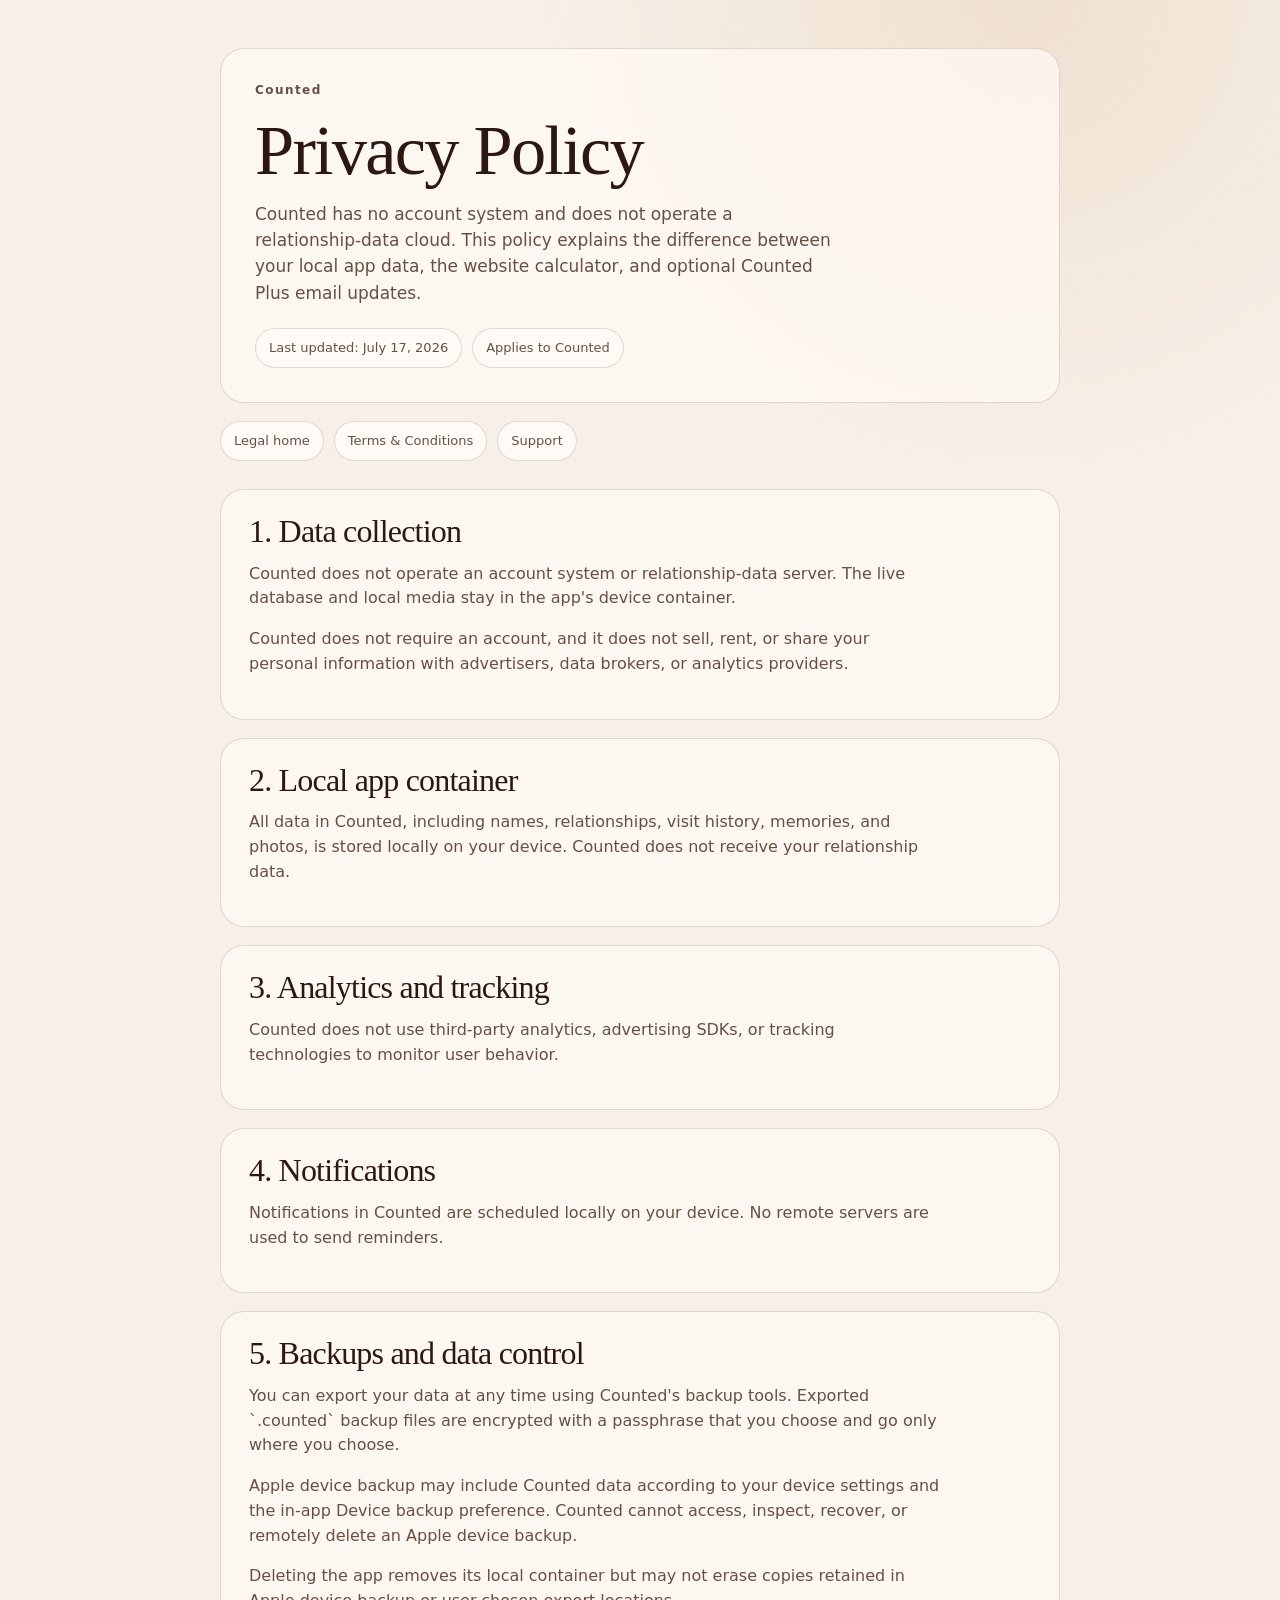
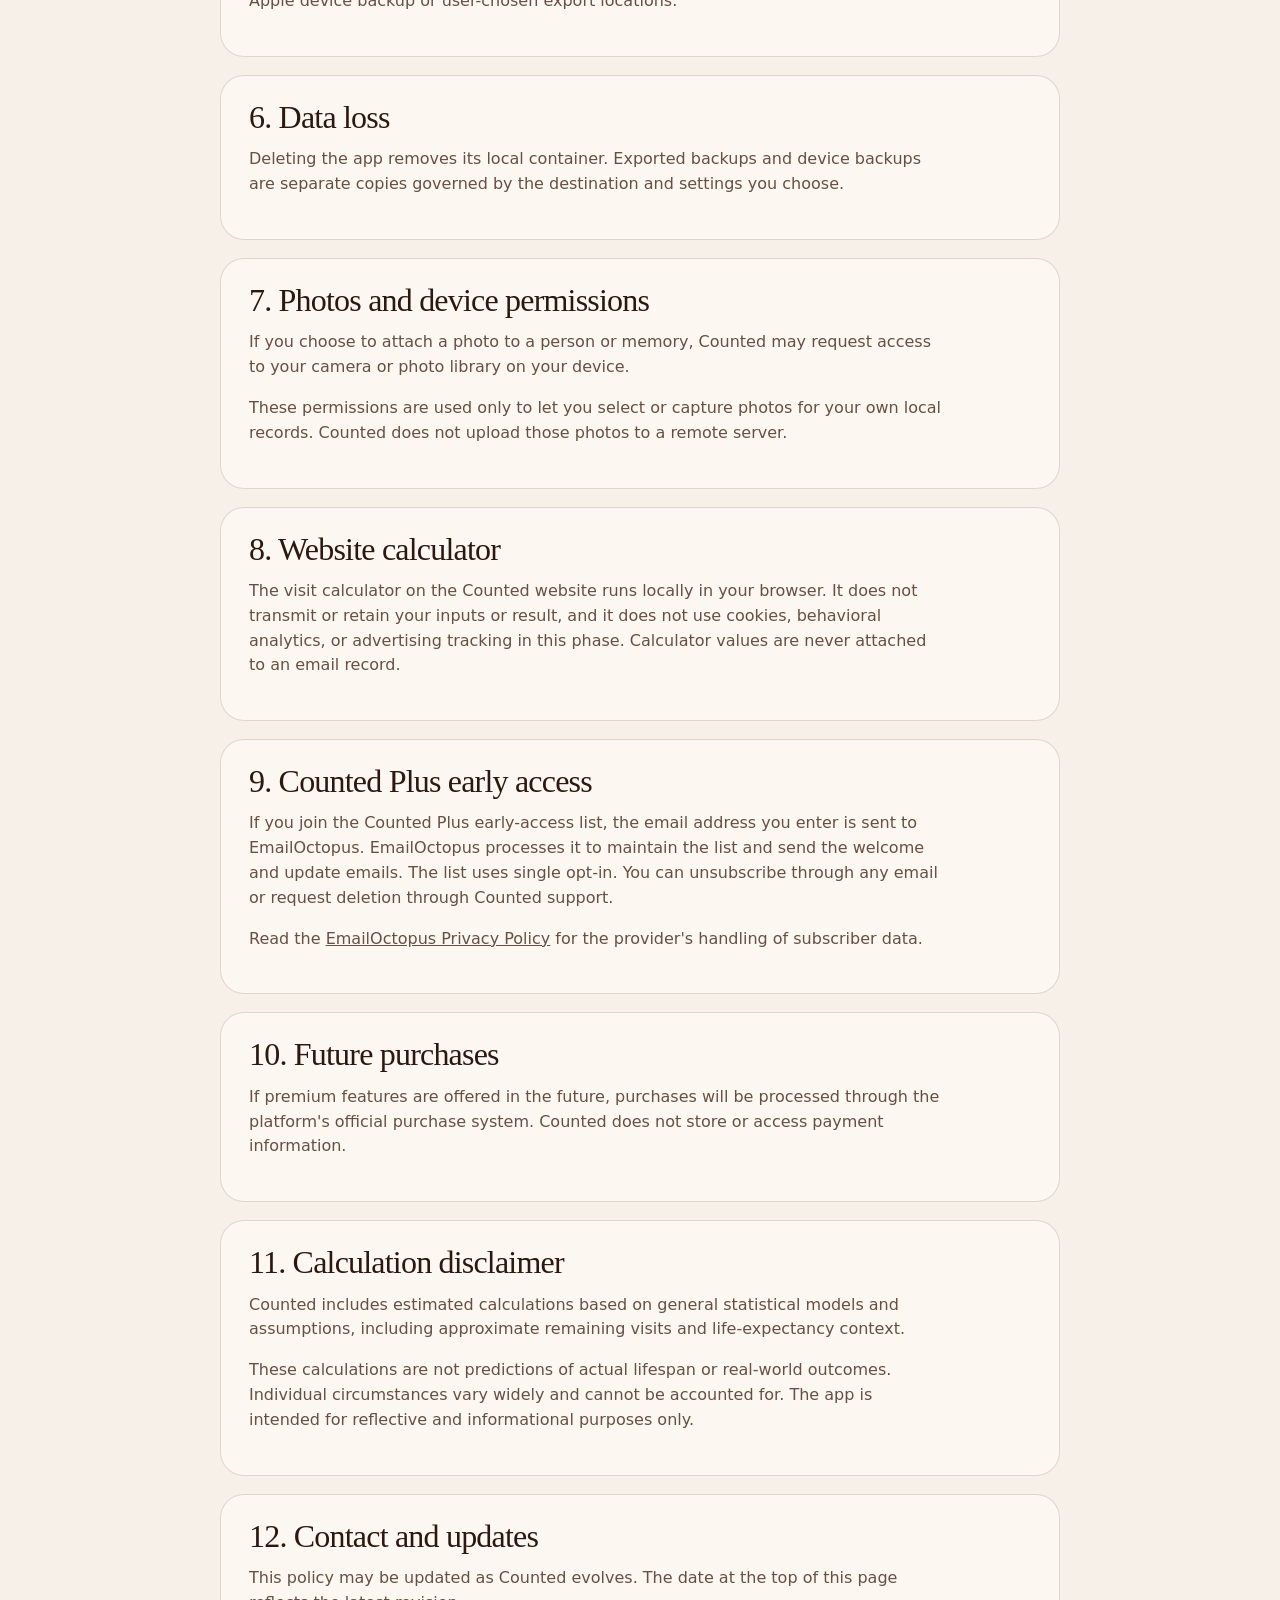
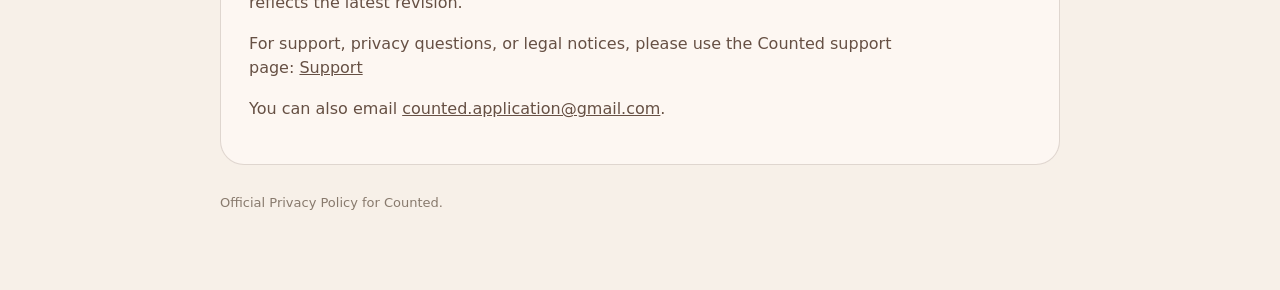
==== commit 358a3de6: "Restore Counted support email" ====
--- a/privacy-policy/index.html
+++ b/privacy-policy/index.html
@@ -171,8 +171,8 @@
         </p>
         <p>
           You can also email
-          <a href="mailto:shetty.pratham96@gmail.com"
-            >shetty.pratham96@gmail.com</a
+          <a href="mailto:counted.application@gmail.com"
+            >counted.application@gmail.com</a
           >.
         </p>
       </section>
--- a/styles.css
+++ b/styles.css
@@ -377,21 +377,16 @@
   isolation: isolate;
   aspect-ratio: 1;
   width: 100%;
+  overflow: visible;
+}
+
+.eclipse-disc {
+  position: absolute;
+  z-index: 1;
+  inset: 0;
   overflow: hidden;
-  border-radius: 50%;
-  background: var(--gold-soft);
-  box-shadow: 0 24px 60px rgba(62, 39, 24, 0.2);
-}
-
-.eclipse::after {
-  position: absolute;
-  z-index: 3;
-  inset: 0;
-  border: 1px solid rgba(255, 250, 245, 0.55);
-  border-radius: inherit;
-  box-shadow: inset 0 0 26px rgba(44, 24, 16, 0.16);
-  content: "";
-  pointer-events: none;
+  clip-path: circle(43% at 50% 50%);
+  filter: drop-shadow(0 18px 28px rgba(62, 39, 24, 0.18));
 }
 
 .eclipse-layer {
@@ -419,27 +414,9 @@
 .eclipse-hero {
   position: absolute;
   top: 10%;
-  left: 13%;
+  left: 50%;
   width: min(72%, 430px);
-  transform: rotate(-8deg);
-}
-
-.visual-caption {
-  position: absolute;
-  right: 3%;
-  bottom: 3%;
-  max-width: 16ch;
-  margin: 0;
-  color: var(--ink-soft);
-  font-family: var(--serif);
-  font-size: 19px;
-  line-height: 1.05;
-  transform: rotate(-5deg);
-}
-
-.visual-caption span {
-  color: var(--earth);
-  font-size: 24px;
+  transform: translateX(-50%) rotate(-8deg);
 }
 
 .calculator-section {
@@ -704,7 +681,8 @@
 }
 
 .story-art {
-  position: relative;
+  display: grid;
+  place-items: center;
   min-height: 390px;
 }
 
@@ -714,20 +692,6 @@
   transform: rotate(10deg);
 }
 
-.story-art p {
-  position: absolute;
-  right: 0;
-  bottom: 2%;
-  max-width: 15ch;
-  margin: 0;
-  color: var(--ink-soft);
-  font-family: var(--serif);
-  font-size: 20px;
-  line-height: 1;
-  text-align: right;
-  transform: rotate(-8deg);
-}
-
 .memory-section {
   background: var(--paper-raised);
 }
@@ -743,8 +707,9 @@
 
 .feature-list p {
   display: grid;
-  grid-template-columns: 36px 1fr;
-  gap: 10px;
+  grid-template-columns: 32px minmax(0, 1fr);
+  align-items: start;
+  gap: 14px;
   margin: 0;
   padding: 18px 0;
   color: var(--ink-soft);
@@ -752,14 +717,21 @@
   font-size: 15px;
 }
 
-.feature-list span {
+.feature-list .feature-number {
   color: var(--gold);
   font-family: var(--serif);
   font-size: 20px;
+  line-height: 1.2;
+}
+
+.feature-list .feature-copy {
+  display: grid;
+  gap: 2px;
+  color: var(--ink-soft);
 }
 
 .feature-list strong {
-  margin-right: 5px;
+  display: block;
   color: var(--ink);
 }
 
@@ -778,7 +750,11 @@
 }
 
 .device-frame img {
+  display: block;
   width: 100%;
+  height: auto;
+  aspect-ratio: 900 / 1955;
+  object-fit: contain;
   border-radius: 20px;
 }
 
@@ -1353,18 +1329,8 @@
 
   .eclipse-hero {
     top: 3%;
-    left: 7%;
+    left: 50%;
     width: min(76%, 310px);
-  }
-
-  .visual-caption {
-    right: 0;
-    bottom: 0;
-    font-size: 16px;
-  }
-
-  .visual-caption span {
-    font-size: 20px;
   }
 
   .calculator-section {
@@ -1387,10 +1353,6 @@
 
   .eclipse-story {
     width: min(82%, 280px);
-  }
-
-  .story-art p {
-    font-size: 17px;
   }
 
   .concept-strip {
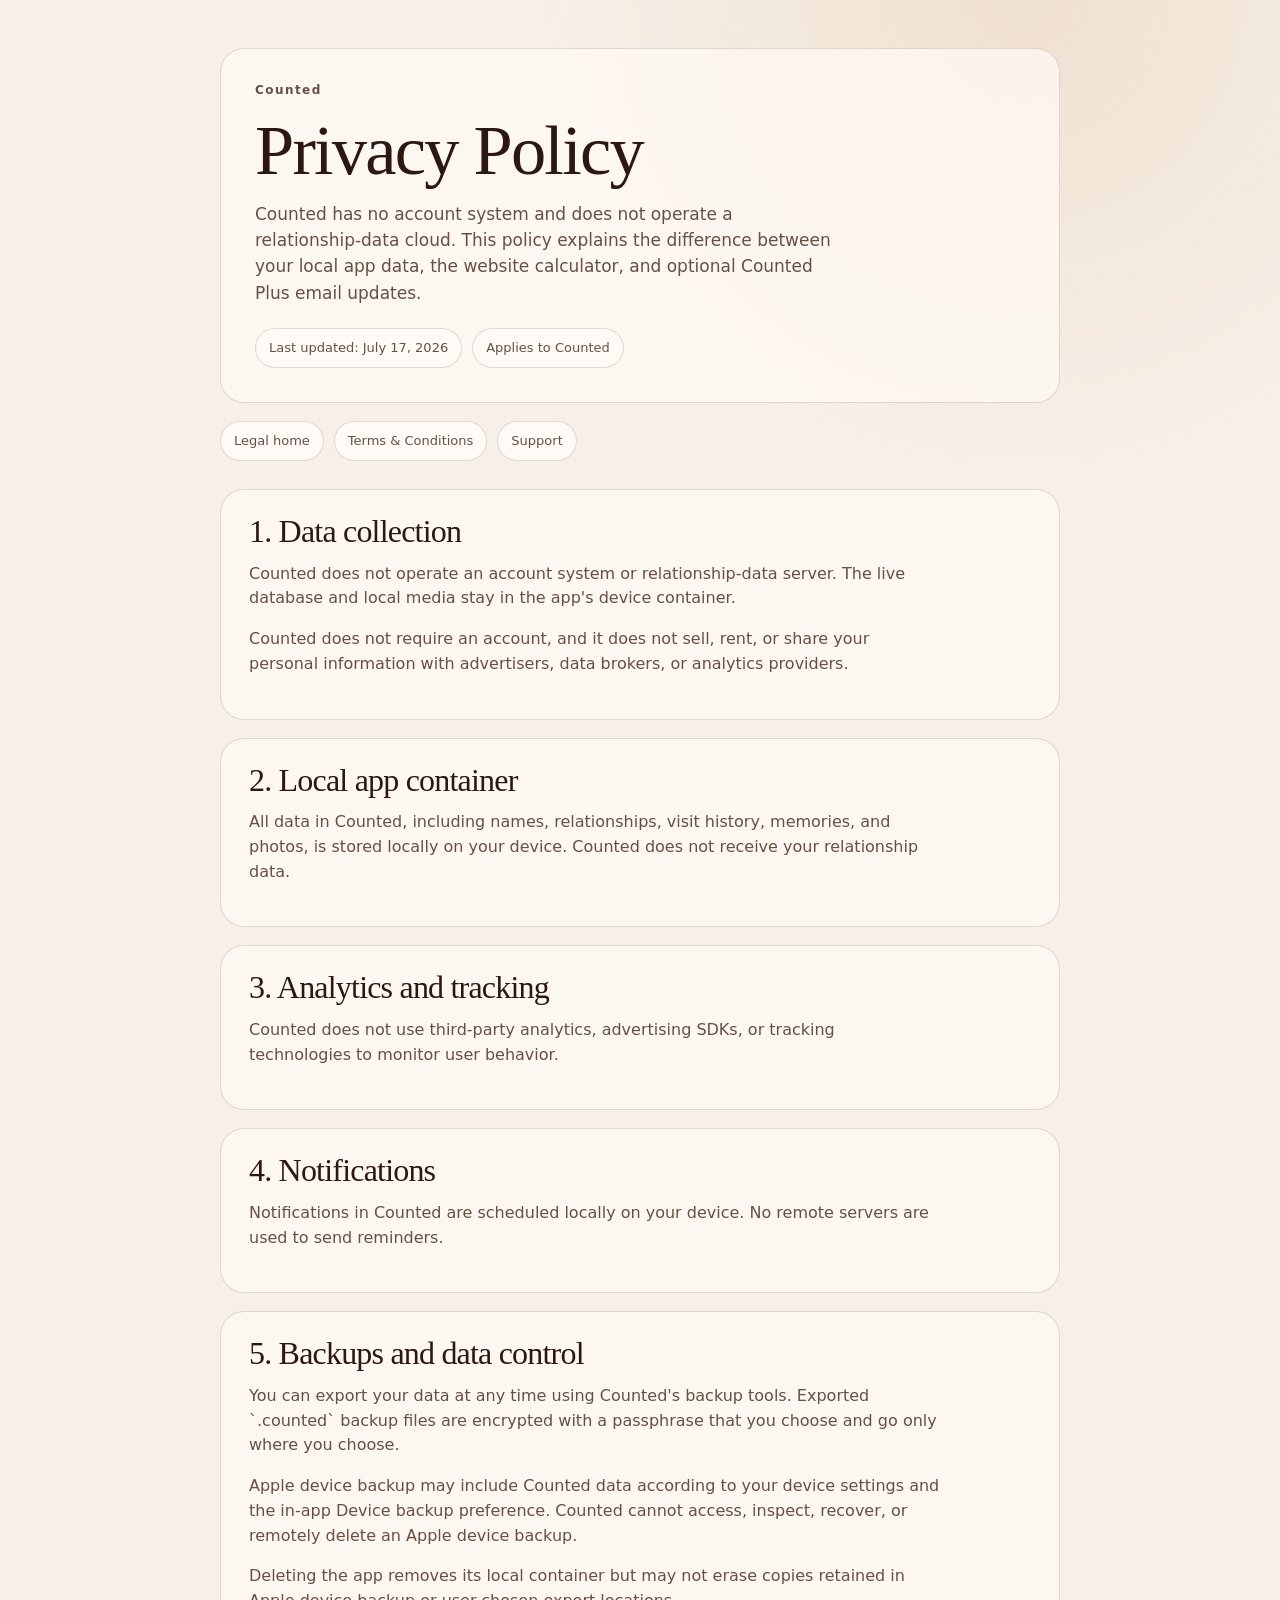
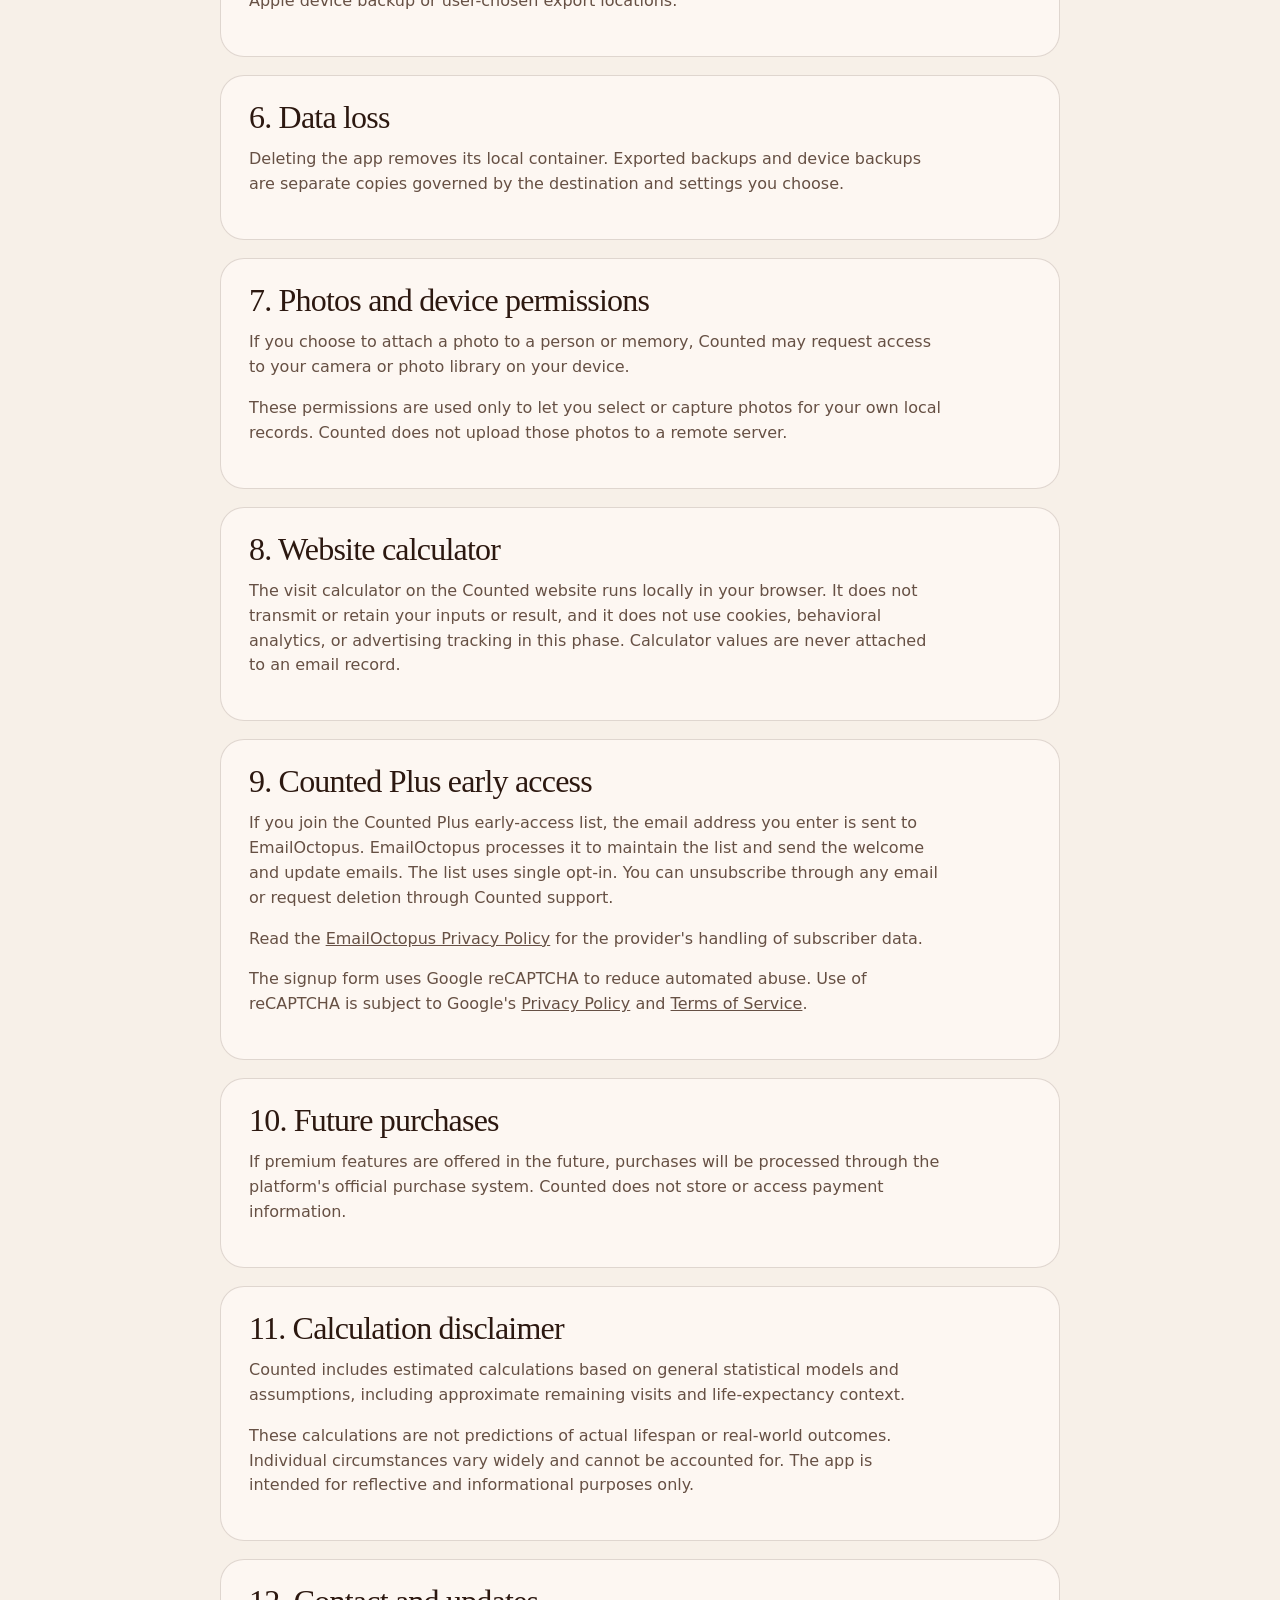
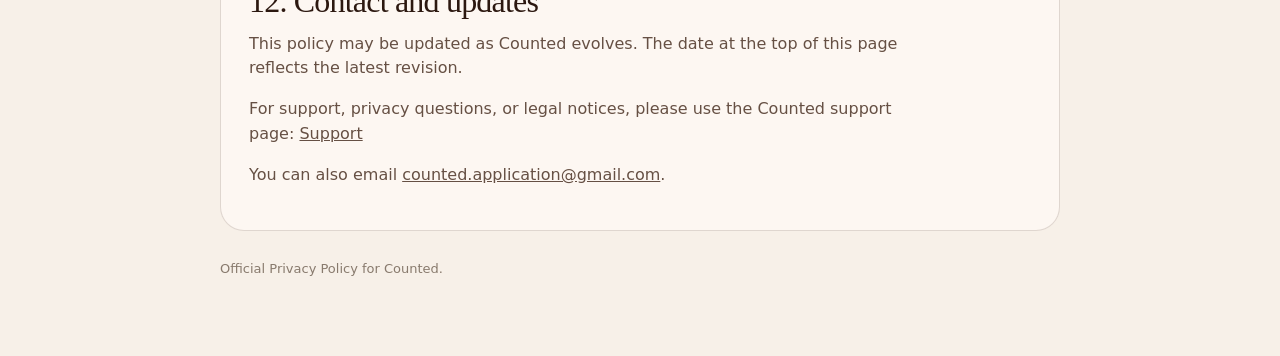
==== commit 54b7a7d0: "Connect Counted Plus early access" ====
--- a/privacy-policy/index.html
+++ b/privacy-policy/index.html
@@ -132,6 +132,12 @@
           <a href="https://emailoctopus.com/legal/privacy">EmailOctopus Privacy Policy</a>
           for the provider's handling of subscriber data.
         </p>
+        <p>
+          The signup form uses Google reCAPTCHA to reduce automated abuse. Use
+          of reCAPTCHA is subject to Google's
+          <a href="https://policies.google.com/privacy">Privacy Policy</a> and
+          <a href="https://policies.google.com/terms">Terms of Service</a>.
+        </p>
       </section>
 
       <section class="card">
--- a/styles.css
+++ b/styles.css
@@ -933,43 +933,109 @@
   color: rgba(255, 250, 245, 0.72);
 }
 
-.email-row {
-  display: flex;
-  gap: 10px;
-}
-
-.email-row input {
-  min-width: 0;
-  flex: 1;
-  background: rgba(255, 250, 245, 0.98);
-  border-color: transparent;
-}
-
 .form-help,
-.form-status,
-.retry-button {
+.recaptcha-notice {
   margin-top: 12px;
 }
 
 .form-help,
-.form-status {
+.recaptcha-notice {
   max-width: 58ch;
   color: rgba(255, 250, 245, 0.62) !important;
   font-size: 12px !important;
 }
 
-.form-status:empty,
-.field-error:empty,
-.form-error:empty {
-  display: none;
-}
-
-.text-button-light {
-  color: var(--gold-soft);
-}
-
-.early-access-form .field-error {
-  color: var(--gold-soft);
+.recaptcha-notice a {
+  color: inherit;
+  text-decoration-color: rgba(255, 250, 245, 0.4);
+  text-underline-offset: 3px;
+}
+
+.early-access-form > [data-form="c418a940-8287-11f1-8a01-9776093241e9"] {
+  --font-family: "Satoshi", "Helvetica Neue", Arial, sans-serif;
+  --base-font-size: 16px;
+  --field-colour: rgba(255, 250, 245, 0.98);
+  --field-border-colour: transparent;
+  --button-colour: var(--paper-raised);
+  --button-text-colour: var(--earth);
+  --text-colour: var(--paper-raised);
+  --label-colour: var(--paper-raised);
+  margin: 0 !important;
+  max-width: none !important;
+  width: 100% !important;
+}
+
+.early-access-form [data-form="c418a940-8287-11f1-8a01-9776093241e9"] .form-container,
+.early-access-form [data-form="c418a940-8287-11f1-8a01-9776093241e9"] .emailoctopus-form-wrapper {
+  margin: 0 !important;
+  max-width: none !important;
+  width: 100% !important;
+}
+
+.early-access-form [data-form="c418a940-8287-11f1-8a01-9776093241e9"] .emailoctopus-form [eo-form-fields-container],
+.early-access-form [data-form="c418a940-8287-11f1-8a01-9776093241e9"] .main-form {
+  align-items: stretch !important;
+  display: grid !important;
+  grid-template-columns: minmax(0, 1fr) auto !important;
+  gap: 10px !important;
+}
+
+.early-access-form [data-form="c418a940-8287-11f1-8a01-9776093241e9"] .emailoctopus-form-row {
+  margin: 0 !important;
+  min-width: 0 !important;
+}
+
+.early-access-form [data-form="c418a940-8287-11f1-8a01-9776093241e9"] input[type="email"] {
+  min-height: 48px !important;
+  width: 100% !important;
+  border: 1px solid transparent !important;
+  border-radius: 999px !important;
+  background: rgba(255, 250, 245, 0.98) !important;
+  color: var(--ink) !important;
+  font: inherit !important;
+  padding: 12px 18px !important;
+}
+
+.early-access-form [data-form="c418a940-8287-11f1-8a01-9776093241e9"] input[type="email"]:focus {
+  border-color: var(--gold-soft) !important;
+  box-shadow: 0 0 0 3px rgba(229, 191, 148, 0.2) !important;
+  outline: none !important;
+}
+
+.early-access-form [data-form="c418a940-8287-11f1-8a01-9776093241e9"] input[type="submit"] {
+  min-height: 48px !important;
+  border: 1px solid var(--paper-raised) !important;
+  border-radius: 999px !important;
+  background: var(--paper-raised) !important;
+  color: var(--earth) !important;
+  cursor: pointer !important;
+  font: inherit !important;
+  font-weight: 700 !important;
+  padding: 12px 22px !important;
+  transition: transform 180ms ease, background 180ms ease !important;
+  white-space: nowrap !important;
+}
+
+.early-access-form [data-form="c418a940-8287-11f1-8a01-9776093241e9"] input[type="submit"]:hover {
+  background: var(--gold-soft) !important;
+  transform: translateY(-1px);
+}
+
+.early-access-form [data-form="c418a940-8287-11f1-8a01-9776093241e9"] input[type="submit"]:disabled {
+  cursor: wait !important;
+  opacity: 0.68 !important;
+}
+
+.early-access-form [data-form="c418a940-8287-11f1-8a01-9776093241e9"] .emailoctopus-error-message,
+.early-access-form [data-form="c418a940-8287-11f1-8a01-9776093241e9"] .emailoctopus-success-message {
+  color: var(--gold-soft) !important;
+  margin-top: 12px !important;
+  text-align: left !important;
+}
+
+.early-access-form [data-form="c418a940-8287-11f1-8a01-9776093241e9"] .mastfoot {
+  margin-top: 12px !important;
+  opacity: 0.72;
 }
 
 .faq-section {
@@ -1373,8 +1439,13 @@
     min-height: 150px;
   }
 
-  .email-row {
-    display: grid;
+  .early-access-form [data-form="c418a940-8287-11f1-8a01-9776093241e9"] .emailoctopus-form [eo-form-fields-container],
+  .early-access-form [data-form="c418a940-8287-11f1-8a01-9776093241e9"] .main-form {
+    grid-template-columns: 1fr !important;
+  }
+
+  .early-access-form [data-form="c418a940-8287-11f1-8a01-9776093241e9"] input[type="submit"] {
+    width: 100% !important;
   }
 
   .footer-bottom {
